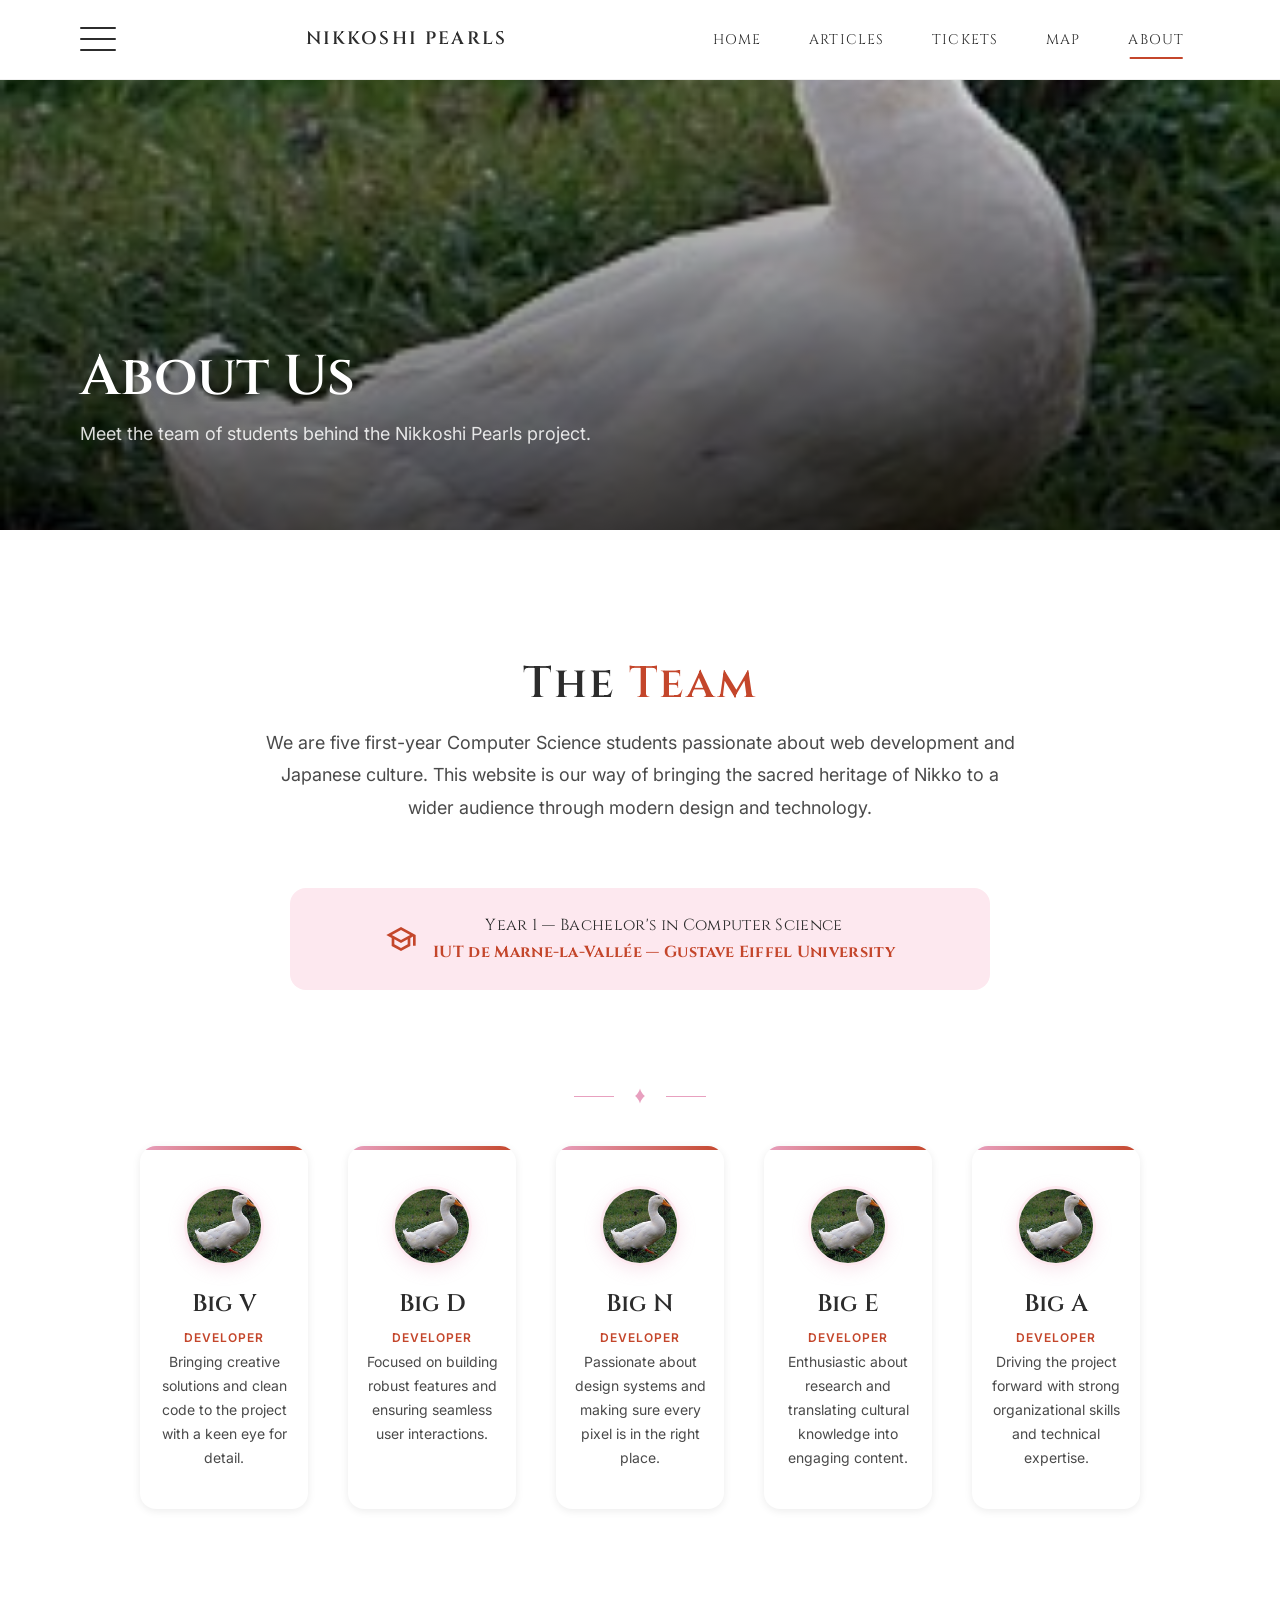
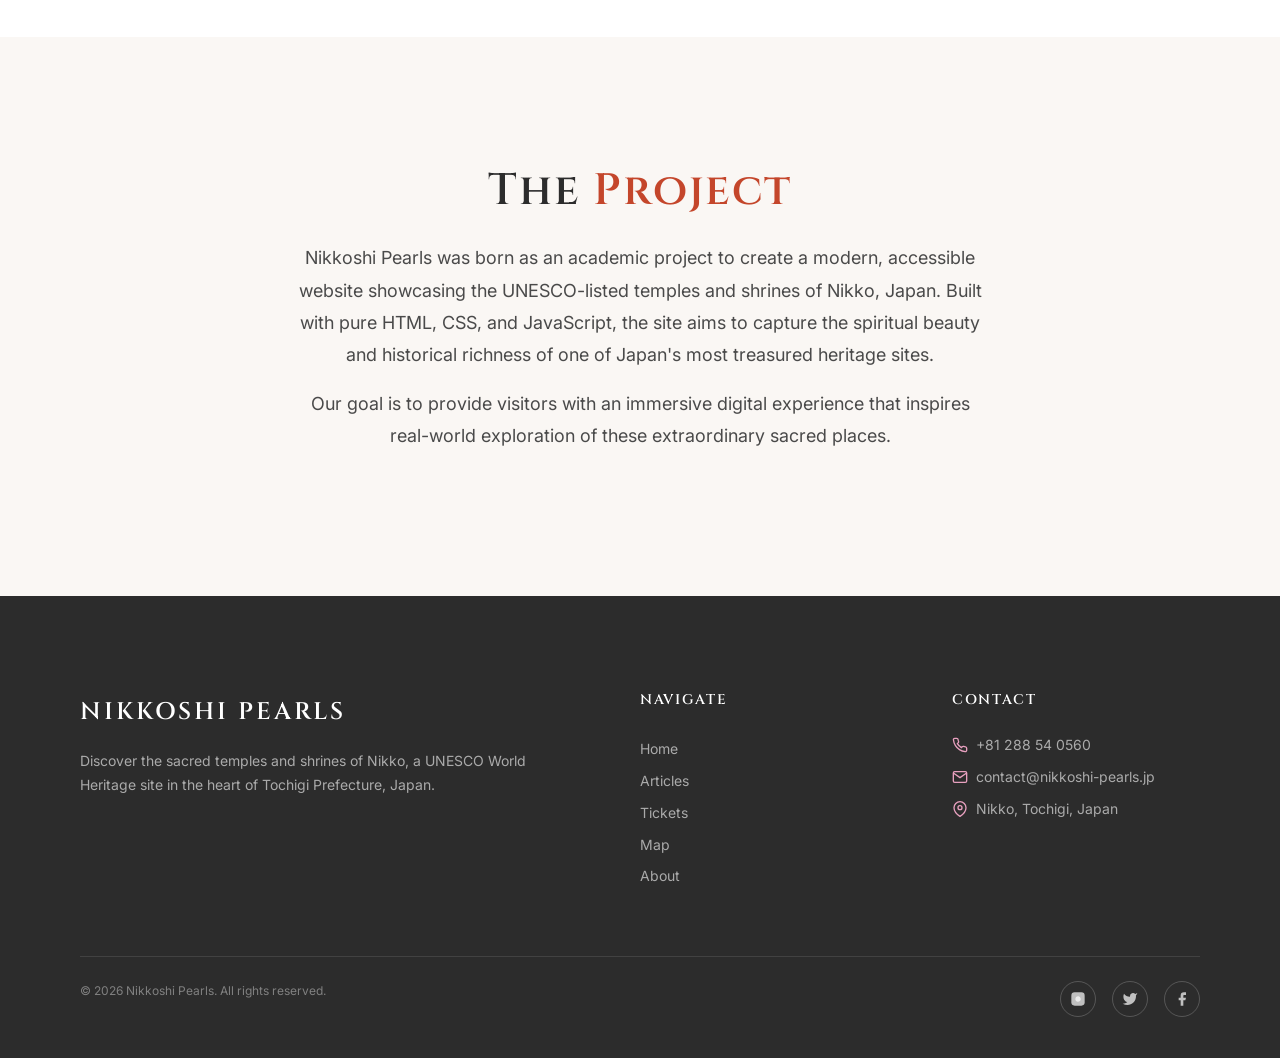
==== about.html @ 790fd862 "Add temple and tickets pages with responsive design and structured content" ====
<!DOCTYPE html>
<!-- Nikkoshi Pearls | About Us -->
<html lang="en">
<head>
    <meta charset="UTF-8">
    <meta name="viewport" content="width=device-width, initial-scale=1.0">
    <meta name="description" content="Meet the team behind Nikkoshi Pearls — five Computer Science students from Gustave Eiffel University bringing Nikko's heritage online.">
    <link rel="preconnect" href="https://fonts.googleapis.com">
    <link rel="preconnect" href="https://fonts.gstatic.com" crossorigin>
    <link href="https://fonts.googleapis.com/css2?family=Cinzel:wght@400;500;600;700&family=Inter:wght@300;400;500;600&display=swap" rel="stylesheet">
    <link rel="stylesheet" type="text/css" href="ressources/static/css/base.css">
    <link rel="stylesheet" type="text/css" href="ressources/static/css/about.css">
    <title>About Us — Nikkoshi Pearls</title>
</head>
<body>
    <!-- HEADER -->
    <header class="site-header" id="site-header">
        <div class="header-inner">
            <button class="burger-btn" id="burger-btn" aria-label="Toggle menu">
                <span></span><span></span><span></span>
            </button>
            <a href="index.html" class="site-logo">
                <span class="site-logo-text">Nikkoshi Pearls</span>
            </a>
            <nav class="header-nav">
                <a href="index.html">Home</a>
                <a href="articles.html">Articles</a>
                <a href="tickets.html">Tickets</a>
                <a href="map.html">Map</a>
                <a href="about.html" class="active">About</a>
            </nav>
        </div>
    </header>

    <!-- DROPDOWN MENU -->
    <div class="overlay-scrim" id="overlay-scrim"></div>
    <div class="overlay-menu" id="overlay-menu">
        <nav class="overlay-nav">
            <a href="index.html">Home</a>
            <a href="articles.html">Articles</a>
            <a href="tickets.html">Tickets</a>
            <a href="map.html">Map</a>
            <a href="about.html">About</a>
            <div class="overlay-divider"></div>
            <a href="temple.html?id=toshogu">Nikko Tosho-gu</a>
            <a href="temple.html?id=rinnoji">Rinno-ji Temple</a>
            <a href="temple.html?id=futarasan">Futarasan Shrine</a>
        </nav>
    </div>

    <!-- PAGE HERO -->
    <section class="page-hero">
        <img src="ressources/static/img/placeholder_img.jpg" alt="Team collaboration">
        <div class="page-hero-overlay"></div>
        <div class="page-hero-content">
            <h1>About Us</h1>
            <p>Meet the team of students behind the Nikkoshi Pearls project.</p>
        </div>
    </section>

    <main>
        <!-- ABOUT INTRO -->
        <section class="section-padding">
            <div class="container">
                <div class="about-intro reveal">
                    <h2>The <span class="text-accent">Team</span></h2>
                    <p>We are five first-year Computer Science students passionate about web development and Japanese culture. This website is our way of bringing the sacred heritage of Nikko to a wider audience through modern design and technology.</p>
                </div>

                <!-- UNIVERSITY BADGE -->
                <div class="university-badge reveal">
                    <svg viewBox="0 0 24 24"><path d="M12 3L1 9l4 2.18v6L12 21l7-3.82v-6l2-1.09V17h2V9L12 3zm6.82 6L12 12.72 5.18 9 12 5.28 18.82 9zM17 15.99l-5 2.73-5-2.73v-3.72L12 15l5-2.73v3.72z"/></svg>
                    <p>Year 1 — Bachelor's in Computer Science<br><strong>IUT de Marne-la-Vallée — Gustave Eiffel University</strong></p>
                </div>

                <div class="section-divider">
                    <svg viewBox="0 0 24 24"><path d="M12 3c-1.5 6-6 9-6 9s4.5 3 6 9c1.5-6 6-9 6-9s-4.5-3-6-9z"/></svg>
                </div>

                <!-- TEAM GRID -->
                <div class="team-grid">
                    <div class="team-card reveal delay-1">
                        <div class="team-card-avatar">
                            <img src="ressources/static/img/placeholder_img.jpg" alt="Big V">
                        </div>
                        <h3 class="team-card-name">Big V</h3>
                        <span class="team-card-role">Developer</span>
                        <p>Bringing creative solutions and clean code to the project with a keen eye for detail.</p>
                    </div>

                    <div class="team-card reveal delay-2">
                        <div class="team-card-avatar">
                            <img src="ressources/static/img/placeholder_img.jpg" alt="Big D">
                        </div>
                        <h3 class="team-card-name">Big D</h3>
                        <span class="team-card-role">Developer</span>
                        <p>Focused on building robust features and ensuring seamless user interactions.</p>
                    </div>

                    <div class="team-card reveal delay-3">
                        <div class="team-card-avatar">
                            <img src="ressources/static/img/placeholder_img.jpg" alt="Big N">
                        </div>
                        <h3 class="team-card-name">Big N</h3>
                        <span class="team-card-role">Developer</span>
                        <p>Passionate about design systems and making sure every pixel is in the right place.</p>
                    </div>

                    <div class="team-card reveal delay-4">
                        <div class="team-card-avatar">
                            <img src="ressources/static/img/placeholder_img.jpg" alt="Big E">
                        </div>
                        <h3 class="team-card-name">Big E</h3>
                        <span class="team-card-role">Developer</span>
                        <p>Enthusiastic about research and translating cultural knowledge into engaging content.</p>
                    </div>

                    <div class="team-card reveal delay-1">
                        <div class="team-card-avatar">
                            <img src="ressources/static/img/placeholder_img.jpg" alt="Big A">
                        </div>
                        <h3 class="team-card-name">Big A</h3>
                        <span class="team-card-role">Developer</span>
                        <p>Driving the project forward with strong organizational skills and technical expertise.</p>
                    </div>
                </div>
            </div>
        </section>

        <!-- PROJECT SECTION -->
        <section class="project-section section-padding">
            <div class="container">
                <div class="project-content reveal">
                    <h2>The <span class="text-accent">Project</span></h2>
                    <p>Nikkoshi Pearls was born as an academic project to create a modern, accessible website showcasing the UNESCO-listed temples and shrines of Nikko, Japan. Built with pure HTML, CSS, and JavaScript, the site aims to capture the spiritual beauty and historical richness of one of Japan's most treasured heritage sites.</p>
                    <p>Our goal is to provide visitors with an immersive digital experience that inspires real-world exploration of these extraordinary sacred places.</p>
                </div>
            </div>
        </section>
    </main>

    <!-- FOOTER -->
    <footer class="site-footer">
        <div class="container">
            <div class="footer-grid">
                <div class="footer-brand">
                    <span class="site-logo-text">Nikkoshi Pearls</span>
                    <p>Discover the sacred temples and shrines of Nikko, a UNESCO World Heritage site in the heart of Tochigi Prefecture, Japan.</p>
                </div>
                <div>
                    <h4 class="footer-heading">Navigate</h4>
                    <div class="footer-links">
                        <a href="index.html">Home</a>
                        <a href="articles.html">Articles</a>
                        <a href="tickets.html">Tickets</a>
                        <a href="map.html">Map</a>
                        <a href="about.html">About</a>
                    </div>
                </div>
                <div>
                    <h4 class="footer-heading">Contact</h4>
                    <div class="footer-contact-item">
                        <svg viewBox="0 0 24 24"><path d="M22 16.92v3a2 2 0 0 1-2.18 2 19.79 19.79 0 0 1-8.63-3.07 19.5 19.5 0 0 1-6-6 19.79 19.79 0 0 1-3.07-8.67A2 2 0 0 1 4.11 2h3a2 2 0 0 1 2 1.72c.127.96.361 1.903.7 2.81a2 2 0 0 1-.45 2.11L8.09 9.91a16 16 0 0 0 6 6l1.27-1.27a2 2 0 0 1 2.11-.45c.907.339 1.85.573 2.81.7A2 2 0 0 1 22 16.92z"/></svg>
                        <span>+81 288 54 0560</span>
                    </div>
                    <div class="footer-contact-item">
                        <svg viewBox="0 0 24 24"><path d="M4 4h16c1.1 0 2 .9 2 2v12c0 1.1-.9 2-2 2H4c-1.1 0-2-.9-2-2V6c0-1.1.9-2 2-2z"/><polyline points="22,6 12,13 2,6"/></svg>
                        <span>contact@nikkoshi-pearls.jp</span>
                    </div>
                    <div class="footer-contact-item">
                        <svg viewBox="0 0 24 24"><path d="M21 10c0 7-9 13-9 13s-9-6-9-13a9 9 0 0 1 18 0z"/><circle cx="12" cy="10" r="3"/></svg>
                        <span>Nikko, Tochigi, Japan</span>
                    </div>
                </div>
            </div>
            <div class="footer-bottom">
                <p>&copy; 2026 Nikkoshi Pearls. All rights reserved.</p>
                <div class="footer-socials">
                    <a href="#" aria-label="Instagram"><svg viewBox="0 0 24 24"><rect x="2" y="2" width="20" height="20" rx="5" ry="5"/><path d="M16 11.37A4 4 0 1112.63 8 4 4 0 0116 11.37z"/><line x1="17.5" y1="6.5" x2="17.51" y2="6.5"/></svg></a>
                    <a href="#" aria-label="Twitter"><svg viewBox="0 0 24 24"><path d="M23 3a10.9 10.9 0 01-3.14 1.53 4.48 4.48 0 00-7.86 3v1A10.66 10.66 0 013 4s-4 9 5 13a11.64 11.64 0 01-7 2c9 5 20 0 20-11.5a4.5 4.5 0 00-.08-.83A7.72 7.72 0 0023 3z"/></svg></a>
                    <a href="#" aria-label="Facebook"><svg viewBox="0 0 24 24"><path d="M18 2h-3a5 5 0 00-5 5v3H7v4h3v8h4v-8h3l1-4h-4V7a1 1 0 011-1h3z"/></svg></a>
                </div>
            </div>
        </div>
    </footer>

    <script src="ressources/script/main.js"></script>
</body>
</html>
---- ressources/static/css/base.css ----
/* ============================================
   NIKKOSHI PEARLS — Base Styles
   Shared across all pages
   ============================================ */

/* --- Google Fonts loaded in HTML --- */

/* ===================== CSS VARIABLES ===================== */
:root {
    /* Colors */
    --color-white: #FFFFFF;
    --color-snow: #FAF7F4;
    --color-charcoal: #2C2C2C;
    --color-charcoal-light: #4A4A4A;
    --color-vermillion: #C4462B;
    --color-vermillion-dark: #A33822;
    --color-sakura: #E8A0BF;
    --color-sakura-light: #FDE8EF;
    --color-gold: #C9A84C;
    --color-gold-light: #E8D9A0;
    --color-overlay: rgba(44, 44, 44, 0.7);
    --color-overlay-light: rgba(44, 44, 44, 0.4);

    /* Typography */
    --font-display: 'Cinzel', serif;
    --font-body: 'Inter', sans-serif;
    --font-size-xs: 0.75rem;
    --font-size-sm: 0.875rem;
    --font-size-base: 1rem;
    --font-size-md: 1.125rem;
    --font-size-lg: 1.5rem;
    --font-size-xl: 2rem;
    --font-size-2xl: 2.75rem;
    --font-size-3xl: 3.5rem;
    --font-size-hero: 4.5rem;

    /* Spacing */
    --space-xs: 0.5rem;
    --space-sm: 1rem;
    --space-md: 1.5rem;
    --space-lg: 2.5rem;
    --space-xl: 4rem;
    --space-2xl: 6rem;
    --space-3xl: 8rem;

    /* Layout */
    --max-width: 1200px;
    --header-height: 80px;
    --header-height-compact: 60px;

    /* Transitions */
    --transition-fast: 0.2s ease;
    --transition-base: 0.4s ease;
    --transition-slow: 0.7s ease;
    --transition-slider: 1s ease-in-out;

    /* Shadows */
    --shadow-sm: 0 2px 8px rgba(0, 0, 0, 0.08);
    --shadow-md: 0 4px 20px rgba(0, 0, 0, 0.12);
    --shadow-lg: 0 8px 40px rgba(0, 0, 0, 0.16);
    --shadow-card: 0 2px 16px rgba(196, 70, 43, 0.08);

    /* Border Radius */
    --radius-sm: 4px;
    --radius-md: 8px;
    --radius-lg: 16px;
    --radius-xl: 24px;
}

/* ===================== RESET ===================== */
*,
*::before,
*::after {
    margin: 0;
    padding: 0;
    box-sizing: border-box;
}

html {
    scroll-behavior: smooth;
    font-size: 16px;
    -webkit-font-smoothing: antialiased;
    -moz-osx-font-smoothing: grayscale;
}

body {
    font-family: var(--font-body);
    font-size: var(--font-size-base);
    color: var(--color-charcoal);
    background-color: var(--color-white);
    line-height: 1.7;
    overflow-x: hidden;
}

body.menu-open {
    overflow: hidden;
}

img {
    max-width: 100%;
    height: auto;
    display: block;
}

a {
    text-decoration: none;
    color: inherit;
    transition: color var(--transition-fast);
}

a:hover {
    color: var(--color-vermillion);
}

ul,
ol {
    list-style: none;
}

button {
    border: none;
    background: none;
    cursor: pointer;
    font-family: inherit;
}

/* ===================== TYPOGRAPHY ===================== */
h1,
h2,
h3,
h4,
h5,
h6 {
    font-family: var(--font-display);
    font-weight: 600;
    line-height: 1.2;
    color: var(--color-charcoal);
}

h1 {
    font-size: var(--font-size-hero);
}

h2 {
    font-size: var(--font-size-2xl);
    letter-spacing: 0.04em;
}

h3 {
    font-size: var(--font-size-xl);
}

h4 {
    font-size: var(--font-size-lg);
}

p {
    margin-bottom: var(--space-sm);
    color: var(--color-charcoal-light);
}

.text-accent {
    color: var(--color-vermillion);
}

.text-gold {
    color: var(--color-gold);
}

/* ===================== UTILITIES ===================== */
.container {
    width: 100%;
    max-width: var(--max-width);
    margin: 0 auto;
    padding: 0 var(--space-lg);
}

.section-padding {
    padding: var(--space-3xl) 0;
}

.section-padding-sm {
    padding: var(--space-xl) 0;
}

/* ===================== ANIMATIONS ===================== */
@keyframes fadeIn {
    from {
        opacity: 0;
    }

    to {
        opacity: 1;
    }
}

@keyframes slideUp {
    from {
        opacity: 0;
        transform: translateY(40px);
    }

    to {
        opacity: 1;
        transform: translateY(0);
    }
}

@keyframes slideInLeft {
    from {
        opacity: 0;
        transform: translateX(-40px);
    }

    to {
        opacity: 1;
        transform: translateX(0);
    }
}

@keyframes slideInRight {
    from {
        opacity: 0;
        transform: translateX(40px);
    }

    to {
        opacity: 1;
        transform: translateX(0);
    }
}

@keyframes scaleIn {
    from {
        opacity: 0;
        transform: scale(0.95);
    }

    to {
        opacity: 1;
        transform: scale(1);
    }
}

@keyframes float {

    0%,
    100% {
        transform: translateY(0);
    }

    50% {
        transform: translateY(-8px);
    }
}

@keyframes shimmer {
    0% {
        background-position: -200% 0;
    }

    100% {
        background-position: 200% 0;
    }
}

/* Scroll-reveal classes */
.reveal {
    opacity: 0;
    transform: translateY(30px);
    transition: opacity var(--transition-slow), transform var(--transition-slow);
}

.reveal.revealed {
    opacity: 1;
    transform: translateY(0);
}

.reveal-left {
    opacity: 0;
    transform: translateX(-30px);
    transition: opacity var(--transition-slow), transform var(--transition-slow);
}

.reveal-left.revealed {
    opacity: 1;
    transform: translateX(0);
}

.reveal-right {
    opacity: 0;
    transform: translateX(30px);
    transition: opacity var(--transition-slow), transform var(--transition-slow);
}

.reveal-right.revealed {
    opacity: 1;
    transform: translateX(0);
}

.reveal-scale {
    opacity: 0;
    transform: scale(0.92);
    transition: opacity var(--transition-slow), transform var(--transition-slow);
}

.reveal-scale.revealed {
    opacity: 1;
    transform: scale(1);
}

/* Staggered delays */
.delay-1 {
    transition-delay: 0.1s;
}

.delay-2 {
    transition-delay: 0.2s;
}

.delay-3 {
    transition-delay: 0.3s;
}

.delay-4 {
    transition-delay: 0.4s;
}

/* ===================== HEADER ===================== */
.site-header {
    position: fixed;
    top: 0;
    left: 0;
    width: 100%;
    height: var(--header-height);
    z-index: 1000;
    background: rgba(255, 255, 255, 0.95);
    backdrop-filter: blur(12px);
    -webkit-backdrop-filter: blur(12px);
    border-bottom: 1px solid rgba(0, 0, 0, 0.06);
    transition: all var(--transition-base);
    display: flex;
    align-items: center;
}

.site-header.compact {
    height: var(--header-height-compact);
    box-shadow: var(--shadow-sm);
}

.header-inner {
    display: flex;
    align-items: center;
    justify-content: space-between;
    width: 100%;
    max-width: var(--max-width);
    margin: 0 auto;
    padding: 0 var(--space-lg);
}

/* Burger Button */
.burger-btn {
    width: 36px;
    height: 24px;
    position: relative;
    z-index: 1100;
    display: flex;
    flex-direction: column;
    justify-content: space-between;
}

.burger-btn span {
    display: block;
    width: 100%;
    height: 2px;
    background: var(--color-charcoal);
    border-radius: 2px;
    transition: all var(--transition-base);
    transform-origin: center;
}

.burger-btn.active span:nth-child(1) {
    transform: translateY(11px) rotate(45deg);
}

.burger-btn.active span:nth-child(2) {
    opacity: 0;
    transform: scaleX(0);
}

.burger-btn.active span:nth-child(3) {
    transform: translateY(-11px) rotate(-45deg);
}

/* Logo */
.site-logo {
    display: flex;
    align-items: center;
    gap: var(--space-sm);
    text-decoration: none;
}

.site-logo img {
    height: 40px;
    width: auto;
}

.site-logo-text {
    font-family: var(--font-display);
    font-size: var(--font-size-md);
    font-weight: 600;
    letter-spacing: 0.12em;
    text-transform: uppercase;
    color: var(--color-charcoal);
}

.compact .site-logo img {
    height: 32px;
}

/* Header nav links (desktop) */
.header-nav {
    display: none;
}

.header-nav a {
    font-family: var(--font-display);
    font-size: var(--font-size-sm);
    letter-spacing: 0.08em;
    text-transform: uppercase;
    padding: var(--space-xs) var(--space-sm);
    position: relative;
}

.header-nav a::after {
    content: '';
    position: absolute;
    bottom: 0;
    left: 50%;
    transform: translateX(-50%);
    width: 0;
    height: 2px;
    background: var(--color-vermillion);
    transition: width var(--transition-base);
}

.header-nav a:hover::after,
.header-nav a.active::after {
    width: 60%;
}

/* ===================== DROPDOWN MENU (Glassmorphic) ===================== */
.overlay-menu {
    position: fixed;
    top: var(--header-height);
    left: var(--space-lg);
    right: auto;
    width: 320px;
    max-height: calc(100vh - var(--header-height) - 2rem);
    overflow-y: auto;
    background: rgba(255, 255, 255, 0.55);
    backdrop-filter: blur(24px) saturate(1.4);
    -webkit-backdrop-filter: blur(24px) saturate(1.4);
    border: 1px solid rgba(255, 255, 255, 0.5);
    border-radius: var(--radius-xl);
    box-shadow: 0 8px 40px rgba(0, 0, 0, 0.12), 0 0 0 1px rgba(255, 255, 255, 0.3) inset;
    z-index: 1050;
    padding: var(--space-md) var(--space-lg);
    opacity: 0;
    visibility: hidden;
    transform: translateY(-12px) scale(0.97);
    transform-origin: top left;
    transition: opacity 0.3s ease, visibility 0.3s ease, transform 0.3s cubic-bezier(0.34, 1.56, 0.64, 1);
}

.compact~.overlay-menu,
.site-header.compact~.overlay-menu {
    top: var(--header-height-compact);
}

.overlay-menu.active {
    opacity: 1;
    visibility: visible;
    transform: translateY(0) scale(1);
}

/* Scrim behind dropdown */
.overlay-scrim {
    position: fixed;
    top: 0;
    left: 0;
    width: 100%;
    height: 100%;
    z-index: 1040;
    background: rgba(0, 0, 0, 0.08);
    opacity: 0;
    visibility: hidden;
    transition: opacity 0.3s ease, visibility 0.3s ease;
}

.overlay-scrim.active {
    opacity: 1;
    visibility: visible;
}

.overlay-nav {
    display: flex;
    flex-direction: column;
    gap: 2px;
}

.overlay-nav a {
    font-family: var(--font-display);
    font-size: var(--font-size-base);
    font-weight: 500;
    letter-spacing: 0.06em;
    text-transform: uppercase;
    color: var(--color-charcoal);
    padding: 10px 14px;
    border-radius: var(--radius-md);
    display: block;
    transform: translateY(8px);
    opacity: 0;
    transition: transform 0.3s ease, opacity 0.3s ease, background 0.2s ease, color 0.2s ease;
}

.overlay-menu.active .overlay-nav a {
    transform: translateY(0);
    opacity: 1;
}

.overlay-nav a:nth-child(1) {
    transition-delay: 0.04s;
}

.overlay-nav a:nth-child(2) {
    transition-delay: 0.08s;
}

.overlay-nav a:nth-child(3) {
    transition-delay: 0.12s;
}

.overlay-nav a:nth-child(4) {
    transition-delay: 0.16s;
}

.overlay-nav a:nth-child(5) {
    transition-delay: 0.2s;
}

.overlay-nav a:nth-child(6) {
    transition-delay: 0.24s;
}

.overlay-nav a:nth-child(7) {
    transition-delay: 0.28s;
}

.overlay-nav a:hover {
    background: rgba(196, 70, 43, 0.08);
    color: var(--color-vermillion);
}

.overlay-divider {
    width: 100%;
    height: 1px;
    background: linear-gradient(to left, transparent, var(--color-sakura), transparent);
    margin: var(--space-xs) 0;
}

.overlay-contact {
    margin-top: var(--space-xs);
    padding-top: var(--space-xs);
    text-align: center;
}

.overlay-contact p {
    font-size: var(--font-size-xs);
    color: var(--color-charcoal-light);
    margin-bottom: 2px;
}

/* ===================== FOOTER ===================== */
.site-footer {
    background: var(--color-charcoal);
    color: rgba(255, 255, 255, 0.7);
    padding: var(--space-2xl) 0 var(--space-lg);
}

.footer-grid {
    display: grid;
    grid-template-columns: 1fr;
    gap: var(--space-xl);
    margin-bottom: var(--space-xl);
}

.footer-brand .site-logo-text {
    color: var(--color-white);
    font-size: var(--font-size-lg);
    margin-bottom: var(--space-sm);
    display: block;
}

.footer-brand p {
    color: rgba(255, 255, 255, 0.6);
    font-size: var(--font-size-sm);
    line-height: 1.7;
}

.footer-heading {
    font-family: var(--font-display);
    font-size: var(--font-size-sm);
    color: var(--color-white);
    text-transform: uppercase;
    letter-spacing: 0.12em;
    margin-bottom: var(--space-md);
}

.footer-links a {
    display: block;
    font-size: var(--font-size-sm);
    color: rgba(255, 255, 255, 0.6);
    padding: 4px 0;
    transition: color var(--transition-fast), padding-left var(--transition-fast);
}

.footer-links a:hover {
    color: var(--color-sakura);
    padding-left: 6px;
}

.footer-contact-item {
    display: flex;
    align-items: center;
    gap: var(--space-xs);
    margin-bottom: var(--space-xs);
    font-size: var(--font-size-sm);
    color: rgba(255, 255, 255, 0.6);
}

.footer-contact-item svg {
    width: 16px;
    height: 16px;
    stroke: var(--color-sakura);
    fill: none;
    stroke-width: 2;
    flex-shrink: 0;
}

.footer-bottom {
    border-top: 1px solid rgba(255, 255, 255, 0.1);
    padding-top: var(--space-md);
    display: flex;
    flex-direction: column;
    align-items: center;
    gap: var(--space-sm);
    text-align: center;
}

.footer-bottom p {
    font-size: var(--font-size-xs);
    color: rgba(255, 255, 255, 0.4);
}

.footer-socials {
    display: flex;
    gap: var(--space-sm);
}

.footer-socials a {
    width: 36px;
    height: 36px;
    border-radius: 50%;
    border: 1px solid rgba(255, 255, 255, 0.2);
    display: flex;
    align-items: center;
    justify-content: center;
    transition: all var(--transition-fast);
}

.footer-socials a:hover {
    background: var(--color-vermillion);
    border-color: var(--color-vermillion);
}

.footer-socials a svg {
    width: 16px;
    height: 16px;
    fill: rgba(255, 255, 255, 0.7);
}

.footer-socials a:hover svg {
    fill: var(--color-white);
}

/* ===================== BUTTONS ===================== */
.btn {
    display: inline-flex;
    align-items: center;
    gap: var(--space-xs);
    padding: 12px 28px;
    font-family: var(--font-display);
    font-size: var(--font-size-sm);
    letter-spacing: 0.08em;
    text-transform: uppercase;
    border-radius: var(--radius-sm);
    transition: all var(--transition-base);
    cursor: pointer;
    text-decoration: none;
}

.btn-primary {
    background: var(--color-vermillion);
    color: var(--color-white);
}

.btn-primary:hover {
    background: var(--color-vermillion-dark);
    color: var(--color-white);
    transform: translateY(-2px);
    box-shadow: 0 4px 16px rgba(196, 70, 43, 0.3);
}

.btn-outline {
    background: transparent;
    color: var(--color-vermillion);
    border: 1.5px solid var(--color-vermillion);
}

.btn-outline:hover {
    background: var(--color-vermillion);
    color: var(--color-white);
    transform: translateY(-2px);
}

/* ===================== PAGE HERO (Inner Pages) ===================== */
.page-hero {
    position: relative;
    height: 50vh;
    min-height: 350px;
    margin-top: var(--header-height);
    overflow: hidden;
    display: flex;
    align-items: flex-end;
}

.page-hero img {
    position: absolute;
    top: 0;
    left: 0;
    width: 100%;
    height: 100%;
    object-fit: cover;
}

.page-hero-overlay {
    position: absolute;
    top: 0;
    left: 0;
    width: 100%;
    height: 100%;
    background: linear-gradient(to top, rgba(0, 0, 0, 0.65) 0%, rgba(0, 0, 0, 0.15) 100%);
}

.page-hero-content {
    position: relative;
    z-index: 1;
    padding: var(--space-xl) var(--space-lg);
    width: 100%;
    max-width: var(--max-width);
    margin: 0 auto;
}

.page-hero-content h1 {
    color: var(--color-white);
    font-size: var(--font-size-3xl);
    margin-bottom: var(--space-xs);
    text-shadow: 0 2px 16px rgba(0, 0, 0, 0.2);
}

.page-hero-content p {
    color: rgba(255, 255, 255, 0.85);
    font-size: var(--font-size-md);
    max-width: 600px;
}

/* ===================== DECORATIVE ELEMENTS ===================== */
.section-divider {
    display: flex;
    align-items: center;
    justify-content: center;
    gap: var(--space-sm);
    margin: var(--space-lg) auto;
}

.section-divider::before,
.section-divider::after {
    content: '';
    width: 40px;
    height: 1px;
    background: var(--color-sakura);
}

.section-divider svg {
    width: 20px;
    height: 20px;
    fill: var(--color-sakura);
}

/* ===================== RESPONSIVE (Shared) ===================== */
@media (min-width: 768px) {
    .footer-grid {
        grid-template-columns: 2fr 1fr 1fr;
    }

    .footer-bottom {
        flex-direction: row;
        justify-content: space-between;
    }

    .header-nav {
        display: flex;
        gap: var(--space-sm);
    }
}

@media (max-width: 767px) {
    h1 {
        font-size: var(--font-size-2xl);
    }

    h2 {
        font-size: var(--font-size-xl);
    }

    .page-hero-content h1 {
        font-size: var(--font-size-xl);
    }
}
---- ressources/static/css/about.css ----
/* ============================================
   NIKKOSHI PEARLS — About Page Styles
   ============================================ */

/* ===================== ABOUT INTRO ===================== */
.about-intro {
    text-align: center;
    max-width: 750px;
    margin: 0 auto var(--space-xl);
}

.about-intro h2 {
    margin-bottom: var(--space-sm);
}

.about-intro p {
    font-size: var(--font-size-md);
    color: var(--color-charcoal-light);
    line-height: 1.8;
}

/* ===================== UNIVERSITY BADGE ===================== */
.university-badge {
    display: flex;
    align-items: center;
    justify-content: center;
    gap: var(--space-sm);
    padding: var(--space-md) var(--space-lg);
    background: var(--color-sakura-light);
    border-radius: var(--radius-lg);
    max-width: 700px;
    margin: 0 auto var(--space-2xl);
    text-align: center;
}

.university-badge svg {
    width: 32px;
    height: 32px;
    fill: var(--color-vermillion);
    flex-shrink: 0;
}

.university-badge p {
    font-family: var(--font-display);
    font-size: var(--font-size-base);
    color: var(--color-charcoal);
    margin-bottom: 0;
    letter-spacing: 0.02em;
}

.university-badge strong {
    color: var(--color-vermillion);
}

/* ===================== TEAM GRID ===================== */
.team-grid {
    display: grid;
    grid-template-columns: 1fr;
    gap: var(--space-lg);
    max-width: 1000px;
    margin: 0 auto;
}

.team-card {
    background: var(--color-white);
    border-radius: var(--radius-lg);
    overflow: hidden;
    box-shadow: var(--shadow-sm);
    transition: transform var(--transition-base), box-shadow var(--transition-base);
    text-align: center;
    padding: var(--space-xl) var(--space-md) var(--space-lg);
    position: relative;
}

.team-card::before {
    content: '';
    position: absolute;
    top: 0;
    left: 0;
    right: 0;
    height: 4px;
    background: linear-gradient(to right, var(--color-sakura), var(--color-vermillion));
}

.team-card:hover {
    transform: translateY(-6px);
    box-shadow: var(--shadow-lg);
}

.team-card-avatar {
    width: 100px;
    height: 100px;
    border-radius: 50%;
    overflow: hidden;
    margin: 0 auto var(--space-md);
    border: 3px solid var(--color-sakura-light);
    box-shadow: 0 4px 16px rgba(232, 160, 191, 0.25);
}

.team-card-avatar img {
    width: 100%;
    height: 100%;
    object-fit: cover;
}

.team-card-name {
    font-family: var(--font-display);
    font-size: var(--font-size-lg);
    color: var(--color-charcoal);
    margin-bottom: 4px;
}

.team-card-role {
    font-size: var(--font-size-xs);
    color: var(--color-vermillion);
    font-weight: 600;
    letter-spacing: 0.08em;
    text-transform: uppercase;
    margin-bottom: var(--space-sm);
}

.team-card p {
    font-size: var(--font-size-sm);
    color: var(--color-charcoal-light);
    line-height: 1.7;
}

/* ===================== PROJECT SECTION ===================== */
.project-section {
    background: var(--color-snow);
}

.project-content {
    text-align: center;
    max-width: 700px;
    margin: 0 auto;
}

.project-content h2 {
    margin-bottom: var(--space-md);
}

.project-content p {
    font-size: var(--font-size-md);
    line-height: 1.8;
    color: var(--color-charcoal-light);
}

/* ===================== RESPONSIVE (About) ===================== */
@media (min-width: 640px) {
    .team-grid {
        grid-template-columns: repeat(2, 1fr);
    }
}

@media (min-width: 900px) {
    .team-grid {
        grid-template-columns: repeat(3, 1fr);
    }
}

@media (min-width: 1100px) {
    .team-grid {
        grid-template-columns: repeat(5, 1fr);
    }

    .team-card {
        padding: var(--space-lg) var(--space-sm) var(--space-md);
    }

    .team-card-avatar {
        width: 80px;
        height: 80px;
    }
}
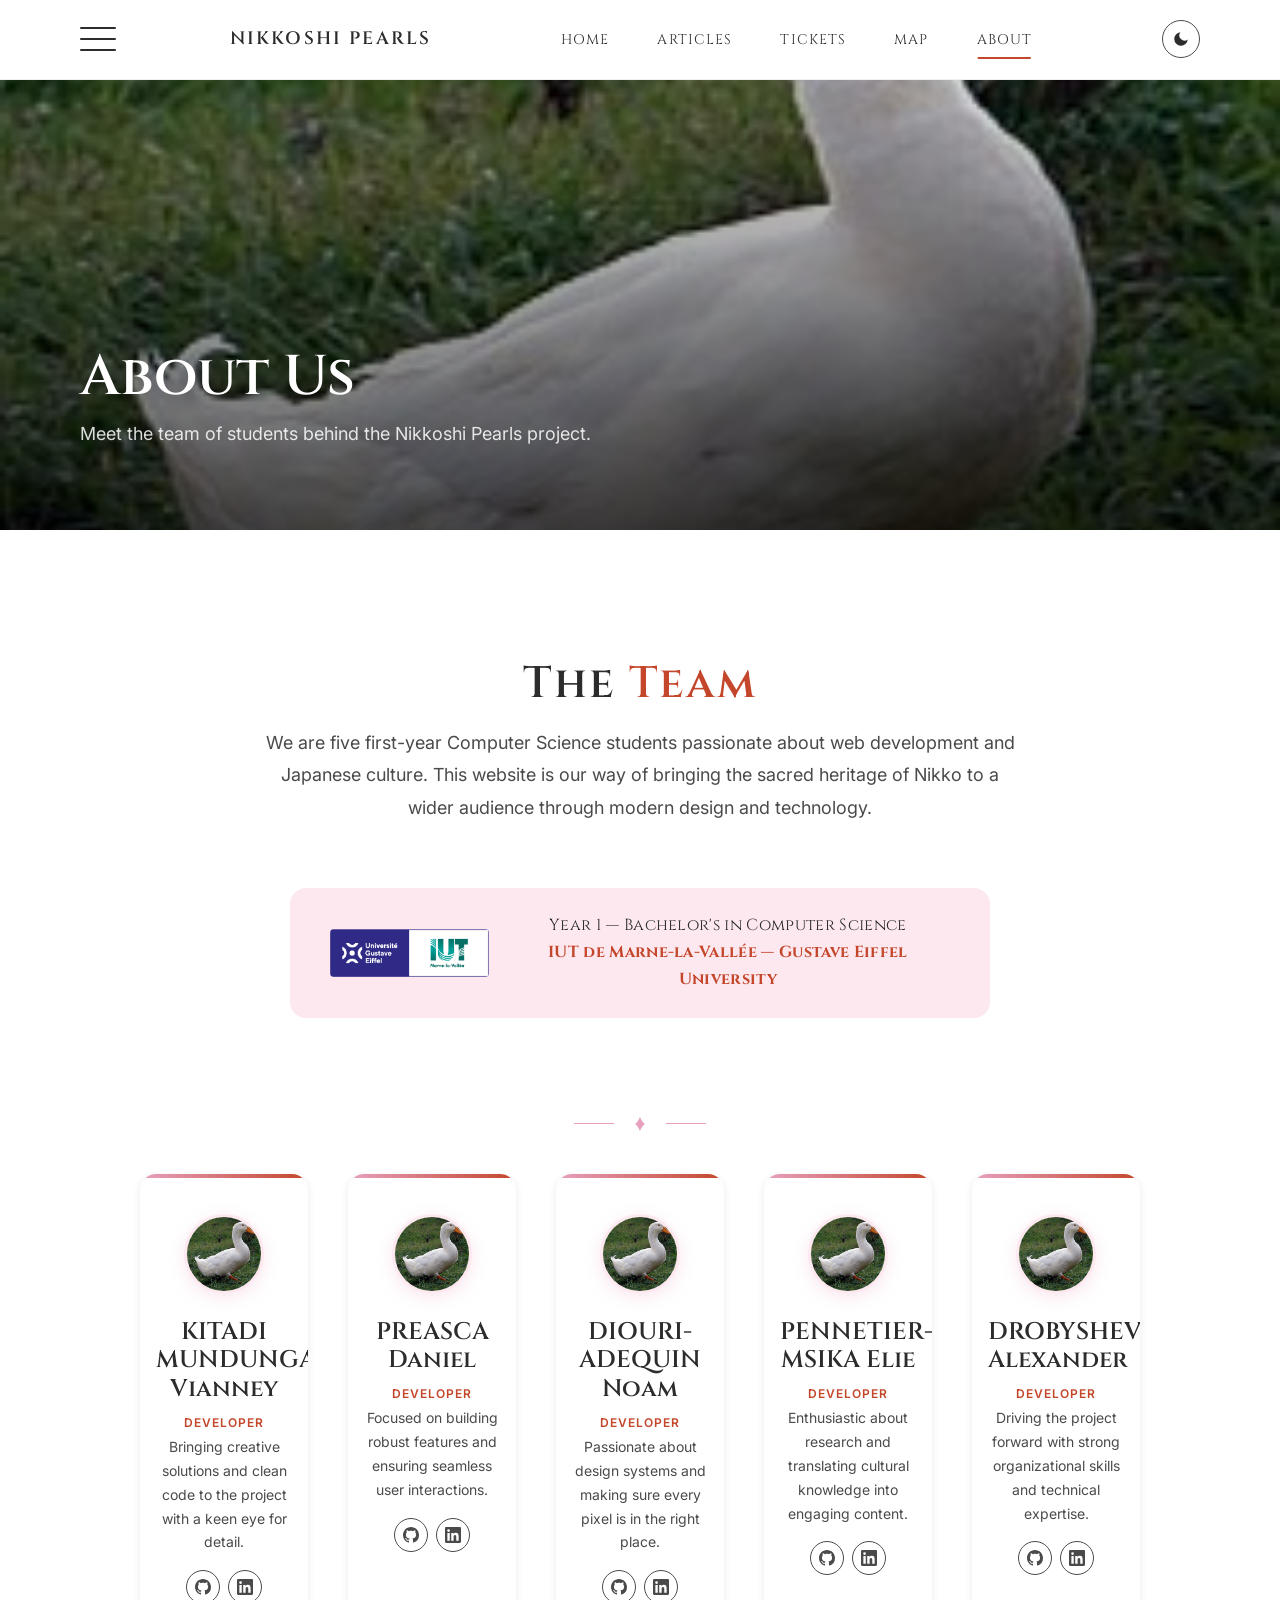
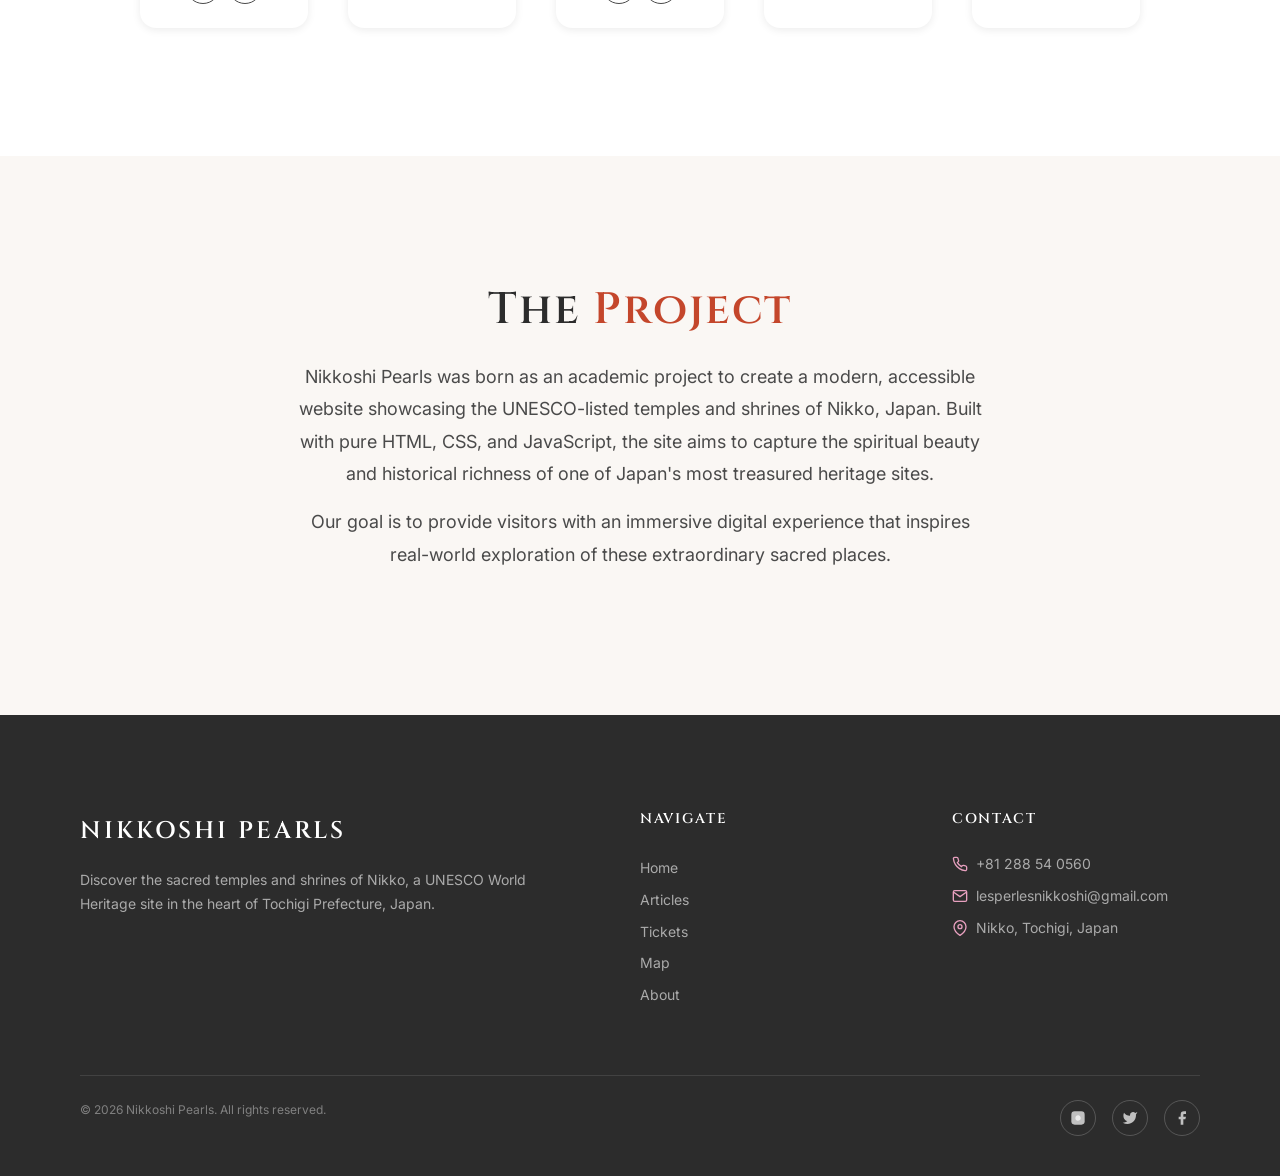
==== commit a2de432d: "Add dark mode toggle and update contact email; enhance map preview - Implemented a dark mode toggle " ====
--- a/about.html
+++ b/about.html
@@ -29,6 +29,11 @@
                 <a href="map.html">Map</a>
                 <a href="about.html" class="active">About</a>
             </nav>
+
+            <button class="theme-toggle" data-theme-toggler aria-label="Toggle dark mode">
+                <svg class="icon-moon" viewBox="0 0 24 24"><path d="M21 12.79A9 9 0 1111.21 3 7 7 0 0021 12.79z"/></svg>
+                <svg class="icon-sun" viewBox="0 0 24 24"><circle cx="12" cy="12" r="5"/><line x1="12" y1="1" x2="12" y2="3" stroke="currentColor" stroke-width="2" stroke-linecap="round"/><line x1="12" y1="21" x2="12" y2="23" stroke="currentColor" stroke-width="2" stroke-linecap="round"/><line x1="4.22" y1="4.22" x2="5.64" y2="5.64" stroke="currentColor" stroke-width="2" stroke-linecap="round"/><line x1="18.36" y1="18.36" x2="19.78" y2="19.78" stroke="currentColor" stroke-width="2" stroke-linecap="round"/><line x1="1" y1="12" x2="3" y2="12" stroke="currentColor" stroke-width="2" stroke-linecap="round"/><line x1="21" y1="12" x2="23" y2="12" stroke="currentColor" stroke-width="2" stroke-linecap="round"/><line x1="4.22" y1="19.78" x2="5.64" y2="18.36" stroke="currentColor" stroke-width="2" stroke-linecap="round"/><line x1="18.36" y1="5.64" x2="19.78" y2="4.22" stroke="currentColor" stroke-width="2" stroke-linecap="round"/></svg>
+            </button>
         </div>
     </header>
 
@@ -46,6 +51,10 @@
             <a href="temple.html?id=rinnoji">Rinno-ji Temple</a>
             <a href="temple.html?id=futarasan">Futarasan Shrine</a>
         </nav>
+        <div class="overlay-divider"></div>
+        <div class="overlay-map-preview">
+            <iframe src="https://www.google.com/maps/embed?pb=!1m18!1m12!1m3!1d3199.9!2d139.5988!3d36.7580!2m3!1f0!2f0!3f0!3m2!1i1024!2i768!4f13.1!3m3!1m2!1s0x601fa5d9a5c5f6d1%3A0xa7e7e3b7c7e2f44d!2sNikk%C5%8D%20Shrine%20Temples%20Cultural%20Property!5e0!3m2!1sen!2sjp" allowfullscreen="" loading="lazy" title="Nikko Temples Map"></iframe>
+        </div>
     </div>
 
     <!-- PAGE HERO -->
@@ -69,7 +78,7 @@
 
                 <!-- UNIVERSITY BADGE -->
                 <div class="university-badge reveal">
-                    <svg viewBox="0 0 24 24"><path d="M12 3L1 9l4 2.18v6L12 21l7-3.82v-6l2-1.09V17h2V9L12 3zm6.82 6L12 12.72 5.18 9 12 5.28 18.82 9zM17 15.99l-5 2.73-5-2.73v-3.72L12 15l5-2.73v3.72z"/></svg>
+                    <img src="ressources/static/img/IUT_mlv_icon.png" alt="IUT de Marne-la-Vallée — Gustave Eiffel University" class="university-badge-icon">
                     <p>Year 1 — Bachelor's in Computer Science<br><strong>IUT de Marne-la-Vallée — Gustave Eiffel University</strong></p>
                 </div>
 
@@ -81,47 +90,67 @@
                 <div class="team-grid">
                     <div class="team-card reveal delay-1">
                         <div class="team-card-avatar">
-                            <img src="ressources/static/img/placeholder_img.jpg" alt="Big V">
-                        </div>
-                        <h3 class="team-card-name">Big V</h3>
+                            <img src="ressources/static/img/placeholder_img.jpg" alt="Vianney KITADI MUNDUNGA">
+                        </div>
+                        <h3 class="team-card-name">KITADI MUNDUNGA Vianney</h3>
                         <span class="team-card-role">Developer</span>
                         <p>Bringing creative solutions and clean code to the project with a keen eye for detail.</p>
+                        <div class="team-card-socials">
+                            <a href="https://github.com/v-kmx" target="_blank" aria-label="GitHub"><svg viewBox="0 0 24 24"><path d="M12 0C5.37 0 0 5.37 0 12c0 5.31 3.435 9.795 8.205 11.385.6.105.825-.255.825-.57 0-.285-.015-1.23-.015-2.235-3.015.555-3.795-.735-4.035-1.41-.135-.345-.72-1.41-1.23-1.695-.42-.225-1.02-.78-.015-.795.945-.015 1.62.87 1.845 1.23 1.08 1.815 2.805 1.305 3.495.99.105-.78.42-1.305.765-1.605-2.67-.3-5.46-1.335-5.46-5.925 0-1.305.465-2.385 1.23-3.225-.12-.3-.54-1.53.12-3.18 0 0 1.005-.315 3.3 1.23.96-.27 1.98-.405 3-.405s2.04.135 3 .405c2.295-1.56 3.3-1.23 3.3-1.23.66 1.65.24 2.88.12 3.18.765.84 1.23 1.905 1.23 3.225 0 4.605-2.805 5.625-5.475 5.925.435.375.81 1.095.81 2.22 0 1.605-.015 2.895-.015 3.3 0 .315.225.69.825.57A12.02 12.02 0 0024 12c0-6.63-5.37-12-12-12z"/></svg></a>
+                            <a href="https://www.linkedin.com/in/vianney-kitadi-mundunga/" target="_blank" aria-label="LinkedIn"><svg viewBox="0 0 24 24"><path d="M20.447 20.452h-3.554v-5.569c0-1.328-.027-3.037-1.852-3.037-1.853 0-2.136 1.445-2.136 2.939v5.667H9.351V9h3.414v1.561h.046c.477-.9 1.637-1.85 3.37-1.85 3.601 0 4.267 2.37 4.267 5.455v6.286zM5.337 7.433a2.062 2.062 0 01-2.063-2.065 2.064 2.064 0 112.063 2.065zm1.782 13.019H3.555V9h3.564v11.452zM22.225 0H1.771C.792 0 0 .774 0 1.729v20.542C0 23.227.792 24 1.771 24h20.451C23.2 24 24 23.227 24 22.271V1.729C24 .774 23.2 0 22.222 0h.003z"/></svg></a>
+                        </div>
                     </div>
 
                     <div class="team-card reveal delay-2">
                         <div class="team-card-avatar">
-                            <img src="ressources/static/img/placeholder_img.jpg" alt="Big D">
-                        </div>
-                        <h3 class="team-card-name">Big D</h3>
+                            <img src="ressources/static/img/placeholder_img.jpg" alt="Daniel PREASCA">
+                        </div>
+                        <h3 class="team-card-name">PREASCA Daniel</h3>
                         <span class="team-card-role">Developer</span>
                         <p>Focused on building robust features and ensuring seamless user interactions.</p>
+                        <div class="team-card-socials">
+                            <a href="https://github.com/sorakou4" target="_blank" aria-label="GitHub"><svg viewBox="0 0 24 24"><path d="M12 0C5.37 0 0 5.37 0 12c0 5.31 3.435 9.795 8.205 11.385.6.105.825-.255.825-.57 0-.285-.015-1.23-.015-2.235-3.015.555-3.795-.735-4.035-1.41-.135-.345-.72-1.41-1.23-1.695-.42-.225-1.02-.78-.015-.795.945-.015 1.62.87 1.845 1.23 1.08 1.815 2.805 1.305 3.495.99.105-.78.42-1.305.765-1.605-2.67-.3-5.46-1.335-5.46-5.925 0-1.305.465-2.385 1.23-3.225-.12-.3-.54-1.53.12-3.18 0 0 1.005-.315 3.3 1.23.96-.27 1.98-.405 3-.405s2.04.135 3 .405c2.295-1.56 3.3-1.23 3.3-1.23.66 1.65.24 2.88.12 3.18.765.84 1.23 1.905 1.23 3.225 0 4.605-2.805 5.625-5.475 5.925.435.375.81 1.095.81 2.22 0 1.605-.015 2.895-.015 3.3 0 .315.225.69.825.57A12.02 12.02 0 0024 12c0-6.63-5.37-12-12-12z"/></svg></a>
+                            <a href="https://www.linkedin.com/in/daniel-preasca/" target="_blank" aria-label="LinkedIn"><svg viewBox="0 0 24 24"><path d="M20.447 20.452h-3.554v-5.569c0-1.328-.027-3.037-1.852-3.037-1.853 0-2.136 1.445-2.136 2.939v5.667H9.351V9h3.414v1.561h.046c.477-.9 1.637-1.85 3.37-1.85 3.601 0 4.267 2.37 4.267 5.455v6.286zM5.337 7.433a2.062 2.062 0 01-2.063-2.065 2.064 2.064 0 112.063 2.065zm1.782 13.019H3.555V9h3.564v11.452zM22.225 0H1.771C.792 0 0 .774 0 1.729v20.542C0 23.227.792 24 1.771 24h20.451C23.2 24 24 23.227 24 22.271V1.729C24 .774 23.2 0 22.222 0h.003z"/></svg></a>
+                        </div>
                     </div>
 
                     <div class="team-card reveal delay-3">
                         <div class="team-card-avatar">
-                            <img src="ressources/static/img/placeholder_img.jpg" alt="Big N">
-                        </div>
-                        <h3 class="team-card-name">Big N</h3>
+                            <img src="ressources/static/img/placeholder_img.jpg" alt="Noam DIOURI-ADEQUIN">
+                        </div>
+                        <h3 class="team-card-name">DIOURI-ADEQUIN Noam</h3>
                         <span class="team-card-role">Developer</span>
                         <p>Passionate about design systems and making sure every pixel is in the right place.</p>
+                        <div class="team-card-socials">
+                            <a href="https://github.com/noamdriaqn-commits" target="_blank" aria-label="GitHub"><svg viewBox="0 0 24 24"><path d="M12 0C5.37 0 0 5.37 0 12c0 5.31 3.435 9.795 8.205 11.385.6.105.825-.255.825-.57 0-.285-.015-1.23-.015-2.235-3.015.555-3.795-.735-4.035-1.41-.135-.345-.72-1.41-1.23-1.695-.42-.225-1.02-.78-.015-.795.945-.015 1.62.87 1.845 1.23 1.08 1.815 2.805 1.305 3.495.99.105-.78.42-1.305.765-1.605-2.67-.3-5.46-1.335-5.46-5.925 0-1.305.465-2.385 1.23-3.225-.12-.3-.54-1.53.12-3.18 0 0 1.005-.315 3.3 1.23.96-.27 1.98-.405 3-.405s2.04.135 3 .405c2.295-1.56 3.3-1.23 3.3-1.23.66 1.65.24 2.88.12 3.18.765.84 1.23 1.905 1.23 3.225 0 4.605-2.805 5.625-5.475 5.925.435.375.81 1.095.81 2.22 0 1.605-.015 2.895-.015 3.3 0 .315.225.69.825.57A12.02 12.02 0 0024 12c0-6.63-5.37-12-12-12z"/></svg></a>
+                            <a href="https://www.linkedin.com/in/noam-diouri-adequin/" target="_blank" aria-label="LinkedIn"><svg viewBox="0 0 24 24"><path d="M20.447 20.452h-3.554v-5.569c0-1.328-.027-3.037-1.852-3.037-1.853 0-2.136 1.445-2.136 2.939v5.667H9.351V9h3.414v1.561h.046c.477-.9 1.637-1.85 3.37-1.85 3.601 0 4.267 2.37 4.267 5.455v6.286zM5.337 7.433a2.062 2.062 0 01-2.063-2.065 2.064 2.064 0 112.063 2.065zm1.782 13.019H3.555V9h3.564v11.452zM22.225 0H1.771C.792 0 0 .774 0 1.729v20.542C0 23.227.792 24 1.771 24h20.451C23.2 24 24 23.227 24 22.271V1.729C24 .774 23.2 0 22.222 0h.003z"/></svg></a>
+                        </div>
                     </div>
 
                     <div class="team-card reveal delay-4">
                         <div class="team-card-avatar">
-                            <img src="ressources/static/img/placeholder_img.jpg" alt="Big E">
-                        </div>
-                        <h3 class="team-card-name">Big E</h3>
+                            <img src="ressources/static/img/placeholder_img.jpg" alt="Elie PENNETIER-MSIKA">
+                        </div>
+                        <h3 class="team-card-name">PENNETIER-MSIKA Elie</h3>
                         <span class="team-card-role">Developer</span>
                         <p>Enthusiastic about research and translating cultural knowledge into engaging content.</p>
+                        <div class="team-card-socials">
+                            <a href="https://github.com/eliepennetiermsika-bit" target="_blank" aria-label="GitHub"><svg viewBox="0 0 24 24"><path d="M12 0C5.37 0 0 5.37 0 12c0 5.31 3.435 9.795 8.205 11.385.6.105.825-.255.825-.57 0-.285-.015-1.23-.015-2.235-3.015.555-3.795-.735-4.035-1.41-.135-.345-.72-1.41-1.23-1.695-.42-.225-1.02-.78-.015-.795.945-.015 1.62.87 1.845 1.23 1.08 1.815 2.805 1.305 3.495.99.105-.78.42-1.305.765-1.605-2.67-.3-5.46-1.335-5.46-5.925 0-1.305.465-2.385 1.23-3.225-.12-.3-.54-1.53.12-3.18 0 0 1.005-.315 3.3 1.23.96-.27 1.98-.405 3-.405s2.04.135 3 .405c2.295-1.56 3.3-1.23 3.3-1.23.66 1.65.24 2.88.12 3.18.765.84 1.23 1.905 1.23 3.225 0 4.605-2.805 5.625-5.475 5.925.435.375.81 1.095.81 2.22 0 1.605-.015 2.895-.015 3.3 0 .315.225.69.825.57A12.02 12.02 0 0024 12c0-6.63-5.37-12-12-12z"/></svg></a>
+                            <a href="https://www.linkedin.com/in/eliepennetiermsika/" target="_blank" aria-label="LinkedIn"><svg viewBox="0 0 24 24"><path d="M20.447 20.452h-3.554v-5.569c0-1.328-.027-3.037-1.852-3.037-1.853 0-2.136 1.445-2.136 2.939v5.667H9.351V9h3.414v1.561h.046c.477-.9 1.637-1.85 3.37-1.85 3.601 0 4.267 2.37 4.267 5.455v6.286zM5.337 7.433a2.062 2.062 0 01-2.063-2.065 2.064 2.064 0 112.063 2.065zm1.782 13.019H3.555V9h3.564v11.452zM22.225 0H1.771C.792 0 0 .774 0 1.729v20.542C0 23.227.792 24 1.771 24h20.451C23.2 24 24 23.227 24 22.271V1.729C24 .774 23.2 0 22.222 0h.003z"/></svg></a>
+                        </div>
                     </div>
 
                     <div class="team-card reveal delay-1">
                         <div class="team-card-avatar">
-                            <img src="ressources/static/img/placeholder_img.jpg" alt="Big A">
-                        </div>
-                        <h3 class="team-card-name">Big A</h3>
+                            <img src="ressources/static/img/placeholder_img.jpg" alt="Alexander DROBYSHEVSKI">
+                        </div>
+                        <h3 class="team-card-name">DROBYSHEVSKI Alexander</h3>
                         <span class="team-card-role">Developer</span>
                         <p>Driving the project forward with strong organizational skills and technical expertise.</p>
+                        <div class="team-card-socials">
+                            <a href="https://github.com/Drobysz" target="_blank" aria-label="GitHub"><svg viewBox="0 0 24 24"><path d="M12 0C5.37 0 0 5.37 0 12c0 5.31 3.435 9.795 8.205 11.385.6.105.825-.255.825-.57 0-.285-.015-1.23-.015-2.235-3.015.555-3.795-.735-4.035-1.41-.135-.345-.72-1.41-1.23-1.695-.42-.225-1.02-.78-.015-.795.945-.015 1.62.87 1.845 1.23 1.08 1.815 2.805 1.305 3.495.99.105-.78.42-1.305.765-1.605-2.67-.3-5.46-1.335-5.46-5.925 0-1.305.465-2.385 1.23-3.225-.12-.3-.54-1.53.12-3.18 0 0 1.005-.315 3.3 1.23.96-.27 1.98-.405 3-.405s2.04.135 3 .405c2.295-1.56 3.3-1.23 3.3-1.23.66 1.65.24 2.88.12 3.18.765.84 1.23 1.905 1.23 3.225 0 4.605-2.805 5.625-5.475 5.925.435.375.81 1.095.81 2.22 0 1.605-.015 2.895-.015 3.3 0 .315.225.69.825.57A12.02 12.02 0 0024 12c0-6.63-5.37-12-12-12z"/></svg></a>
+                            <a href="https://www.linkedin.com/in/alex-drobysz/" target="_blank" aria-label="LinkedIn"><svg viewBox="0 0 24 24"><path d="M20.447 20.452h-3.554v-5.569c0-1.328-.027-3.037-1.852-3.037-1.853 0-2.136 1.445-2.136 2.939v5.667H9.351V9h3.414v1.561h.046c.477-.9 1.637-1.85 3.37-1.85 3.601 0 4.267 2.37 4.267 5.455v6.286zM5.337 7.433a2.062 2.062 0 01-2.063-2.065 2.064 2.064 0 112.063 2.065zm1.782 13.019H3.555V9h3.564v11.452zM22.225 0H1.771C.792 0 0 .774 0 1.729v20.542C0 23.227.792 24 1.771 24h20.451C23.2 24 24 23.227 24 22.271V1.729C24 .774 23.2 0 22.222 0h.003z"/></svg></a>
+                        </div>
                     </div>
                 </div>
             </div>
@@ -165,7 +194,7 @@
                     </div>
                     <div class="footer-contact-item">
                         <svg viewBox="0 0 24 24"><path d="M4 4h16c1.1 0 2 .9 2 2v12c0 1.1-.9 2-2 2H4c-1.1 0-2-.9-2-2V6c0-1.1.9-2 2-2z"/><polyline points="22,6 12,13 2,6"/></svg>
-                        <span>contact@nikkoshi-pearls.jp</span>
+                        <span>lesperlesnikkoshi@gmail.com</span>
                     </div>
                     <div class="footer-contact-item">
                         <svg viewBox="0 0 24 24"><path d="M21 10c0 7-9 13-9 13s-9-6-9-13a9 9 0 0 1 18 0z"/><circle cx="12" cy="10" r="3"/></svg>
--- a/ressources/static/css/base.css
+++ b/ressources/static/css/base.css
@@ -67,6 +67,35 @@
     --radius-xl: 24px;
 }
 
+/* ===================== DARK THEME ===================== */
+[data-theme="dark"] {
+    --color-white: #1A1A2E;
+    --color-snow: #16213E;
+    --color-charcoal: #E8E8E8;
+    --color-charcoal-light: #B0B0B0;
+    --color-vermillion: #D95038;
+    --color-vermillion-dark: #C4462B;
+    --color-sakura: #C47A97;
+    --color-sakura-light: #2A1A2E;
+    --color-gold: #D4B054;
+    --color-gold-light: #3D3520;
+    --color-overlay: rgba(10, 10, 30, 0.8);
+    --color-overlay-light: rgba(10, 10, 30, 0.5);
+
+    --shadow-sm: 0 2px 8px rgba(0, 0, 0, 0.25);
+    --shadow-md: 0 4px 20px rgba(0, 0, 0, 0.35);
+    --shadow-lg: 0 8px 40px rgba(0, 0, 0, 0.45);
+    --shadow-card: 0 2px 16px rgba(217, 80, 56, 0.12);
+}
+
+/* Smooth theme transition */
+html.theme-transition,
+html.theme-transition *,
+html.theme-transition *::after,
+html.theme-transition *::before {
+    transition: background-color 0.4s ease, color 0.4s ease, border-color 0.3s ease, box-shadow 0.3s ease !important;
+}
+
 /* ===================== RESET ===================== */
 *,
 *::before,
@@ -338,9 +367,13 @@
     backdrop-filter: blur(12px);
     -webkit-backdrop-filter: blur(12px);
     border-bottom: 1px solid rgba(0, 0, 0, 0.06);
-    transition: all var(--transition-base);
     display: flex;
     align-items: center;
+}
+
+[data-theme="dark"] .site-header {
+    background: rgba(26, 26, 46, 0.95);
+    border-bottom: 1px solid rgba(255, 255, 255, 0.06);
 }
 
 .site-header.compact {
@@ -416,6 +449,57 @@
 
 .compact .site-logo img {
     height: 32px;
+}
+
+/* Theme toggle button */
+.theme-toggle {
+    width: 38px;
+    height: 38px;
+    border-radius: 50%;
+    border: 1.5px solid var(--color-charcoal-light);
+    cursor: pointer;
+    background: transparent;
+    display: flex;
+    align-items: center;
+    justify-content: center;
+    transition: all 0.3s ease;
+    flex-shrink: 0;
+}
+
+.theme-toggle:hover {
+    border-color: var(--color-vermillion);
+    background: rgba(196, 70, 43, 0.06);
+}
+
+.theme-toggle:active {
+    transform: scale(0.9);
+}
+
+.theme-toggle svg {
+    width: 18px;
+    height: 18px;
+    fill: var(--color-charcoal);
+    transition: fill 0.3s ease;
+}
+
+.theme-toggle:hover svg {
+    fill: var(--color-vermillion);
+}
+
+.theme-toggle .icon-sun {
+    display: none;
+}
+
+.theme-toggle .icon-moon {
+    display: block;
+}
+
+[data-theme="dark"] .theme-toggle .icon-sun {
+    display: block;
+}
+
+[data-theme="dark"] .theme-toggle .icon-moon {
+    display: none;
 }
 
 /* Header nav links (desktop) */
@@ -462,6 +546,15 @@
     backdrop-filter: blur(24px) saturate(1.4);
     -webkit-backdrop-filter: blur(24px) saturate(1.4);
     border: 1px solid rgba(255, 255, 255, 0.5);
+}
+
+[data-theme="dark"] .overlay-menu {
+    background: rgba(26, 26, 46, 0.7);
+    border: 1px solid rgba(255, 255, 255, 0.1);
+    box-shadow: 0 8px 40px rgba(0, 0, 0, 0.4), 0 0 0 1px rgba(255, 255, 255, 0.05) inset;
+}
+
+.overlay-menu {
     border-radius: var(--radius-xl);
     box-shadow: 0 8px 40px rgba(0, 0, 0, 0.12), 0 0 0 1px rgba(255, 255, 255, 0.3) inset;
     z-index: 1050;
@@ -569,6 +662,22 @@
     margin: var(--space-xs) 0;
 }
 
+/* Map preview in dropdown */
+.overlay-map-preview {
+    margin-top: var(--space-xs);
+    border-radius: var(--radius-md);
+    overflow: hidden;
+    box-shadow: var(--shadow-sm);
+}
+
+.overlay-map-preview iframe {
+    width: 100%;
+    height: 160px;
+    border: none;
+    display: block;
+    border-radius: var(--radius-md);
+}
+
 .overlay-contact {
     margin-top: var(--space-xs);
     padding-top: var(--space-xs);
@@ -583,9 +692,29 @@
 
 /* ===================== FOOTER ===================== */
 .site-footer {
-    background: var(--color-charcoal);
+    background: #2C2C2C;
     color: rgba(255, 255, 255, 0.7);
     padding: var(--space-2xl) 0 var(--space-lg);
+}
+
+[data-theme="dark"] .site-footer {
+    background: #0F0F23;
+}
+
+[data-theme="dark"] .footer-brand .site-logo-text,
+[data-theme="dark"] .footer-heading {
+    color: #FFFFFF;
+}
+
+[data-theme="dark"] .footer-brand p,
+[data-theme="dark"] .footer-links a,
+[data-theme="dark"] .footer-contact-item,
+[data-theme="dark"] .footer-bottom p {
+    color: rgba(255, 255, 255, 0.65);
+}
+
+[data-theme="dark"] .footer-links a:hover {
+    color: var(--color-sakura);
 }
 
 .footer-grid {
--- a/ressources/static/css/about.css
+++ b/ressources/static/css/about.css
@@ -40,6 +40,13 @@
     flex-shrink: 0;
 }
 
+.university-badge-icon {
+    height: 48px;
+    width: auto;
+    flex-shrink: 0;
+    border-radius: var(--radius-sm);
+}
+
 .university-badge p {
     font-family: var(--font-display);
     font-size: var(--font-size-base);
@@ -125,6 +132,42 @@
     line-height: 1.7;
 }
 
+/* ===================== TEAM SOCIALS ===================== */
+.team-card-socials {
+    display: flex;
+    justify-content: center;
+    gap: var(--space-xs);
+    margin-top: var(--space-sm);
+}
+
+.team-card-socials a {
+    width: 34px;
+    height: 34px;
+    border-radius: 50%;
+    border: 1.5px solid var(--color-charcoal-light);
+    display: flex;
+    align-items: center;
+    justify-content: center;
+    transition: all var(--transition-fast);
+}
+
+.team-card-socials a:hover {
+    background: var(--color-vermillion);
+    border-color: var(--color-vermillion);
+    transform: translateY(-2px);
+}
+
+.team-card-socials a svg {
+    width: 16px;
+    height: 16px;
+    fill: var(--color-charcoal-light);
+    transition: fill var(--transition-fast);
+}
+
+.team-card-socials a:hover svg {
+    fill: var(--color-white);
+}
+
 /* ===================== PROJECT SECTION ===================== */
 .project-section {
     background: var(--color-snow);
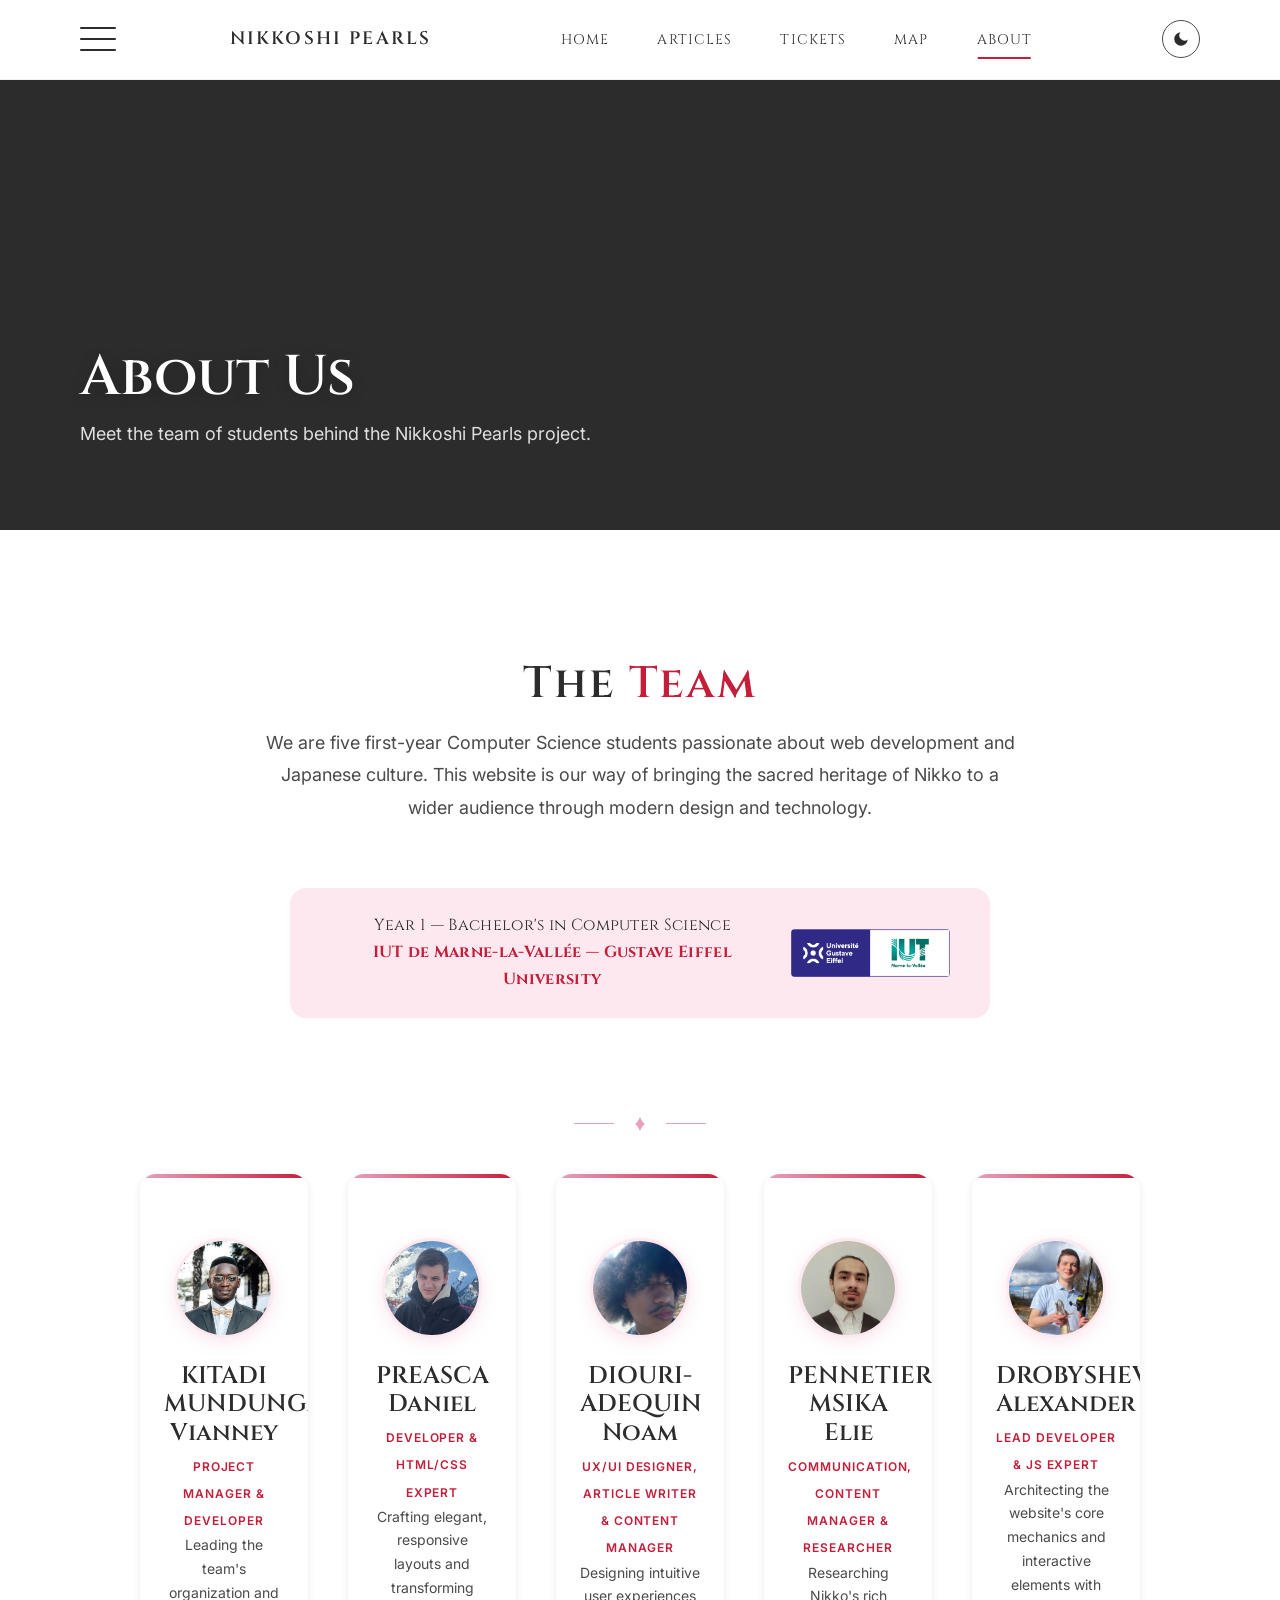
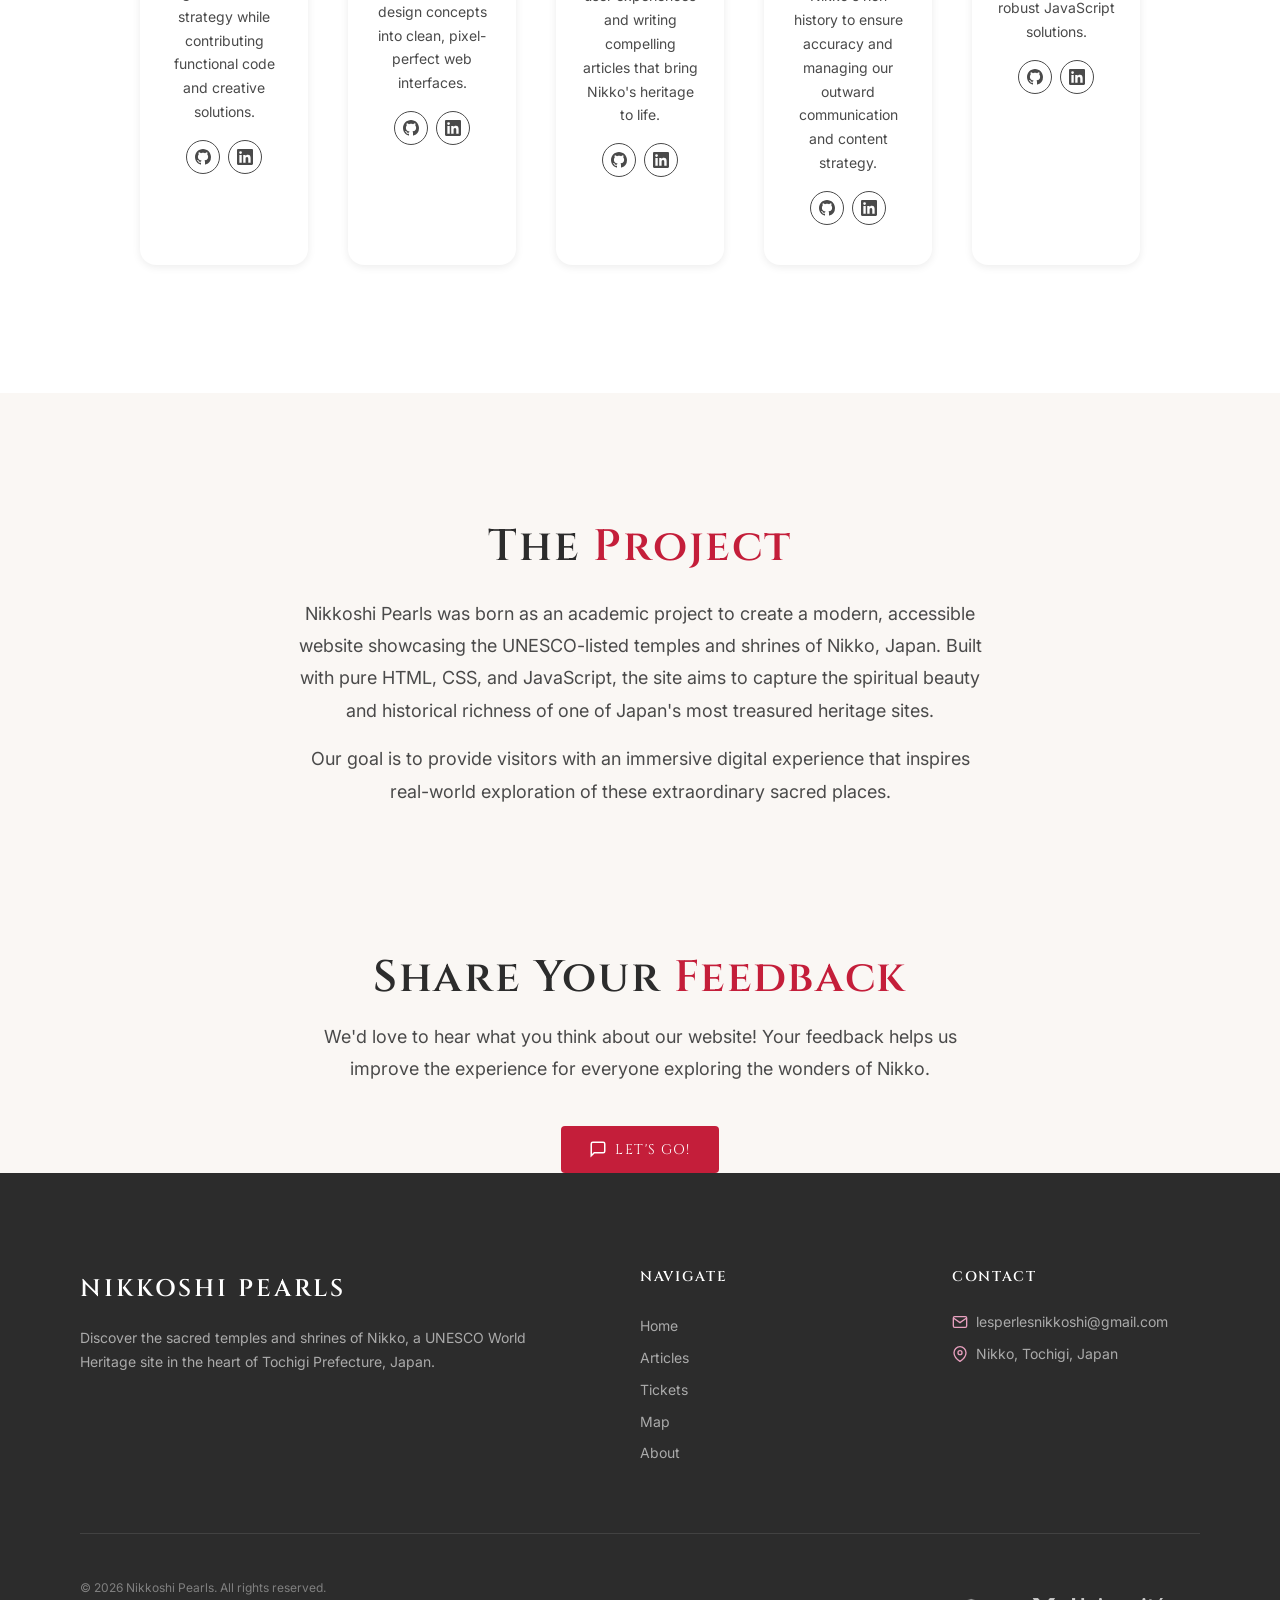
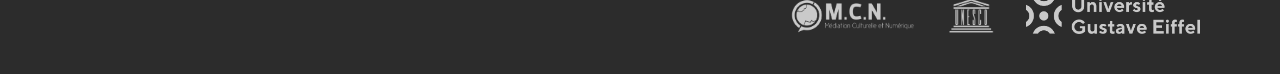
==== commit f08cdf54: "Refactor code structure for improved readability and maintainability" ====
--- a/about.html
+++ b/about.html
@@ -1,17 +1,23 @@
 <!DOCTYPE html>
 <!-- Nikkoshi Pearls | About Us -->
 <html lang="en">
+
 <head>
     <meta charset="UTF-8">
     <meta name="viewport" content="width=device-width, initial-scale=1.0">
-    <meta name="description" content="Meet the team behind Nikkoshi Pearls — five Computer Science students from Gustave Eiffel University bringing Nikko's heritage online.">
+    <meta name="description"
+        content="Meet the team behind Nikkoshi Pearls — five Computer Science students from Gustave Eiffel University bringing Nikko's heritage online.">
     <link rel="preconnect" href="https://fonts.googleapis.com">
     <link rel="preconnect" href="https://fonts.gstatic.com" crossorigin>
-    <link href="https://fonts.googleapis.com/css2?family=Cinzel:wght@400;500;600;700&family=Inter:wght@300;400;500;600&display=swap" rel="stylesheet">
+    <link
+        href="https://fonts.googleapis.com/css2?family=Cinzel:wght@400;500;600;700&family=Inter:wght@300;400;500;600&display=swap"
+        rel="stylesheet">
     <link rel="stylesheet" type="text/css" href="ressources/static/css/base.css">
     <link rel="stylesheet" type="text/css" href="ressources/static/css/about.css">
     <title>About Us — Nikkoshi Pearls</title>
+    <link rel="icon" type="image/png" href="ressources/static/img/logo.png">
 </head>
+
 <body>
     <!-- HEADER -->
     <header class="site-header" id="site-header">
@@ -31,8 +37,26 @@
             </nav>
 
             <button class="theme-toggle" data-theme-toggler aria-label="Toggle dark mode">
-                <svg class="icon-moon" viewBox="0 0 24 24"><path d="M21 12.79A9 9 0 1111.21 3 7 7 0 0021 12.79z"/></svg>
-                <svg class="icon-sun" viewBox="0 0 24 24"><circle cx="12" cy="12" r="5"/><line x1="12" y1="1" x2="12" y2="3" stroke="currentColor" stroke-width="2" stroke-linecap="round"/><line x1="12" y1="21" x2="12" y2="23" stroke="currentColor" stroke-width="2" stroke-linecap="round"/><line x1="4.22" y1="4.22" x2="5.64" y2="5.64" stroke="currentColor" stroke-width="2" stroke-linecap="round"/><line x1="18.36" y1="18.36" x2="19.78" y2="19.78" stroke="currentColor" stroke-width="2" stroke-linecap="round"/><line x1="1" y1="12" x2="3" y2="12" stroke="currentColor" stroke-width="2" stroke-linecap="round"/><line x1="21" y1="12" x2="23" y2="12" stroke="currentColor" stroke-width="2" stroke-linecap="round"/><line x1="4.22" y1="19.78" x2="5.64" y2="18.36" stroke="currentColor" stroke-width="2" stroke-linecap="round"/><line x1="18.36" y1="5.64" x2="19.78" y2="4.22" stroke="currentColor" stroke-width="2" stroke-linecap="round"/></svg>
+                <svg class="icon-moon" viewBox="0 0 24 24">
+                    <path d="M21 12.79A9 9 0 1111.21 3 7 7 0 0021 12.79z" />
+                </svg>
+                <svg class="icon-sun" viewBox="0 0 24 24">
+                    <circle cx="12" cy="12" r="5" />
+                    <line x1="12" y1="1" x2="12" y2="3" stroke="currentColor" stroke-width="2" stroke-linecap="round" />
+                    <line x1="12" y1="21" x2="12" y2="23" stroke="currentColor" stroke-width="2"
+                        stroke-linecap="round" />
+                    <line x1="4.22" y1="4.22" x2="5.64" y2="5.64" stroke="currentColor" stroke-width="2"
+                        stroke-linecap="round" />
+                    <line x1="18.36" y1="18.36" x2="19.78" y2="19.78" stroke="currentColor" stroke-width="2"
+                        stroke-linecap="round" />
+                    <line x1="1" y1="12" x2="3" y2="12" stroke="currentColor" stroke-width="2" stroke-linecap="round" />
+                    <line x1="21" y1="12" x2="23" y2="12" stroke="currentColor" stroke-width="2"
+                        stroke-linecap="round" />
+                    <line x1="4.22" y1="19.78" x2="5.64" y2="18.36" stroke="currentColor" stroke-width="2"
+                        stroke-linecap="round" />
+                    <line x1="18.36" y1="5.64" x2="19.78" y2="4.22" stroke="currentColor" stroke-width="2"
+                        stroke-linecap="round" />
+                </svg>
             </button>
         </div>
     </header>
@@ -53,14 +77,14 @@
         </nav>
         <div class="overlay-divider"></div>
         <div class="overlay-map-preview">
-            <iframe src="https://www.google.com/maps/embed?pb=!1m18!1m12!1m3!1d3199.9!2d139.5988!3d36.7580!2m3!1f0!2f0!3f0!3m2!1i1024!2i768!4f13.1!3m3!1m2!1s0x601fa5d9a5c5f6d1%3A0xa7e7e3b7c7e2f44d!2sNikk%C5%8D%20Shrine%20Temples%20Cultural%20Property!5e0!3m2!1sen!2sjp" allowfullscreen="" loading="lazy" title="Nikko Temples Map"></iframe>
+            <iframe
+                src="https://www.google.com/maps/embed?pb=!1m18!1m12!1m3!1d3199.9!2d139.5988!3d36.7580!2m3!1f0!2f0!3f0!3m2!1i1024!2i768!4f13.1!3m3!1m2!1s0x601fa5d9a5c5f6d1%3A0xa7e7e3b7c7e2f44d!2sNikk%C5%8D%20Shrine%20Temples%20Cultural%20Property!5e0!3m2!1sen!2sjp"
+                allowfullscreen="" loading="lazy" title="Nikko Temples Map"></iframe>
         </div>
     </div>
 
     <!-- PAGE HERO -->
-    <section class="page-hero">
-        <img src="ressources/static/img/placeholder_img.jpg" alt="Team collaboration">
-        <div class="page-hero-overlay"></div>
+    <section class="page-hero about-hero">
         <div class="page-hero-content">
             <h1>About Us</h1>
             <p>Meet the team of students behind the Nikkoshi Pearls project.</p>
@@ -73,83 +97,131 @@
             <div class="container">
                 <div class="about-intro reveal">
                     <h2>The <span class="text-accent">Team</span></h2>
-                    <p>We are five first-year Computer Science students passionate about web development and Japanese culture. This website is our way of bringing the sacred heritage of Nikko to a wider audience through modern design and technology.</p>
+                    <p>We are five first-year Computer Science students passionate about web development and Japanese
+                        culture. This website is our way of bringing the sacred heritage of Nikko to a wider audience
+                        through modern design and technology.</p>
                 </div>
 
                 <!-- UNIVERSITY BADGE -->
                 <div class="university-badge reveal">
-                    <img src="ressources/static/img/IUT_mlv_icon.png" alt="IUT de Marne-la-Vallée — Gustave Eiffel University" class="university-badge-icon">
-                    <p>Year 1 — Bachelor's in Computer Science<br><strong>IUT de Marne-la-Vallée — Gustave Eiffel University</strong></p>
+                    <p>Year 1 — Bachelor's in Computer Science<br><strong>IUT de Marne-la-Vallée — Gustave Eiffel
+                            University</strong></p>
+                    <img src="ressources/static/img/IUT_mlv_icon.png"
+                        alt="IUT de Marne-la-Vallée — Université Gustave Eiffel" class="university-badge-icon">
                 </div>
 
                 <div class="section-divider">
-                    <svg viewBox="0 0 24 24"><path d="M12 3c-1.5 6-6 9-6 9s4.5 3 6 9c1.5-6 6-9 6-9s-4.5-3-6-9z"/></svg>
+                    <svg viewBox="0 0 24 24">
+                        <path d="M12 3c-1.5 6-6 9-6 9s4.5 3 6 9c1.5-6 6-9 6-9s-4.5-3-6-9z" />
+                    </svg>
                 </div>
 
                 <!-- TEAM GRID -->
                 <div class="team-grid">
                     <div class="team-card reveal delay-1">
                         <div class="team-card-avatar">
-                            <img src="ressources/static/img/placeholder_img.jpg" alt="Vianney KITADI MUNDUNGA">
+                            <img src="ressources/static/img/KITADI_MUNDUNGA_Vianney_Photo.jpg"
+                                alt="Vianney KITADI MUNDUNGA">
                         </div>
                         <h3 class="team-card-name">KITADI MUNDUNGA Vianney</h3>
-                        <span class="team-card-role">Developer</span>
-                        <p>Bringing creative solutions and clean code to the project with a keen eye for detail.</p>
-                        <div class="team-card-socials">
-                            <a href="https://github.com/v-kmx" target="_blank" aria-label="GitHub"><svg viewBox="0 0 24 24"><path d="M12 0C5.37 0 0 5.37 0 12c0 5.31 3.435 9.795 8.205 11.385.6.105.825-.255.825-.57 0-.285-.015-1.23-.015-2.235-3.015.555-3.795-.735-4.035-1.41-.135-.345-.72-1.41-1.23-1.695-.42-.225-1.02-.78-.015-.795.945-.015 1.62.87 1.845 1.23 1.08 1.815 2.805 1.305 3.495.99.105-.78.42-1.305.765-1.605-2.67-.3-5.46-1.335-5.46-5.925 0-1.305.465-2.385 1.23-3.225-.12-.3-.54-1.53.12-3.18 0 0 1.005-.315 3.3 1.23.96-.27 1.98-.405 3-.405s2.04.135 3 .405c2.295-1.56 3.3-1.23 3.3-1.23.66 1.65.24 2.88.12 3.18.765.84 1.23 1.905 1.23 3.225 0 4.605-2.805 5.625-5.475 5.925.435.375.81 1.095.81 2.22 0 1.605-.015 2.895-.015 3.3 0 .315.225.69.825.57A12.02 12.02 0 0024 12c0-6.63-5.37-12-12-12z"/></svg></a>
-                            <a href="https://www.linkedin.com/in/vianney-kitadi-mundunga/" target="_blank" aria-label="LinkedIn"><svg viewBox="0 0 24 24"><path d="M20.447 20.452h-3.554v-5.569c0-1.328-.027-3.037-1.852-3.037-1.853 0-2.136 1.445-2.136 2.939v5.667H9.351V9h3.414v1.561h.046c.477-.9 1.637-1.85 3.37-1.85 3.601 0 4.267 2.37 4.267 5.455v6.286zM5.337 7.433a2.062 2.062 0 01-2.063-2.065 2.064 2.064 0 112.063 2.065zm1.782 13.019H3.555V9h3.564v11.452zM22.225 0H1.771C.792 0 0 .774 0 1.729v20.542C0 23.227.792 24 1.771 24h20.451C23.2 24 24 23.227 24 22.271V1.729C24 .774 23.2 0 22.222 0h.003z"/></svg></a>
+                        <span class="team-card-role">Project Manager & Developer</span>
+                        <p>Leading the team's organization and strategy while contributing functional code and creative solutions.</p>
+                        <div class="team-card-socials">
+                            <a href="https://github.com/v-kmx" target="_blank" aria-label="GitHub"><svg
+                                    viewBox="0 0 24 24">
+                                    <path
+                                        d="M12 0C5.37 0 0 5.37 0 12c0 5.31 3.435 9.795 8.205 11.385.6.105.825-.255.825-.57 0-.285-.015-1.23-.015-2.235-3.015.555-3.795-.735-4.035-1.41-.135-.345-.72-1.41-1.23-1.695-.42-.225-1.02-.78-.015-.795.945-.015 1.62.87 1.845 1.23 1.08 1.815 2.805 1.305 3.495.99.105-.78.42-1.305.765-1.605-2.67-.3-5.46-1.335-5.46-5.925 0-1.305.465-2.385 1.23-3.225-.12-.3-.54-1.53.12-3.18 0 0 1.005-.315 3.3 1.23.96-.27 1.98-.405 3-.405s2.04.135 3 .405c2.295-1.56 3.3-1.23 3.3-1.23.66 1.65.24 2.88.12 3.18.765.84 1.23 1.905 1.23 3.225 0 4.605-2.805 5.625-5.475 5.925.435.375.81 1.095.81 2.22 0 1.605-.015 2.895-.015 3.3 0 .315.225.69.825.57A12.02 12.02 0 0024 12c0-6.63-5.37-12-12-12z" />
+                                </svg></a>
+                            <a href="https://www.linkedin.com/in/vianney-kitadi-mundunga/" target="_blank"
+                                aria-label="LinkedIn"><svg viewBox="0 0 24 24">
+                                    <path
+                                        d="M20.447 20.452h-3.554v-5.569c0-1.328-.027-3.037-1.852-3.037-1.853 0-2.136 1.445-2.136 2.939v5.667H9.351V9h3.414v1.561h.046c.477-.9 1.637-1.85 3.37-1.85 3.601 0 4.267 2.37 4.267 5.455v6.286zM5.337 7.433a2.062 2.062 0 01-2.063-2.065 2.064 2.064 0 112.063 2.065zm1.782 13.019H3.555V9h3.564v11.452zM22.225 0H1.771C.792 0 0 .774 0 1.729v20.542C0 23.227.792 24 1.771 24h20.451C23.2 24 24 23.227 24 22.271V1.729C24 .774 23.2 0 22.222 0h.003z" />
+                                </svg></a>
                         </div>
                     </div>
 
                     <div class="team-card reveal delay-2">
                         <div class="team-card-avatar">
-                            <img src="ressources/static/img/placeholder_img.jpg" alt="Daniel PREASCA">
+                            <img src="ressources/static/img/PREASCA_Daniel_Photo.png" alt="Daniel PREASCA">
                         </div>
                         <h3 class="team-card-name">PREASCA Daniel</h3>
-                        <span class="team-card-role">Developer</span>
-                        <p>Focused on building robust features and ensuring seamless user interactions.</p>
-                        <div class="team-card-socials">
-                            <a href="https://github.com/sorakou4" target="_blank" aria-label="GitHub"><svg viewBox="0 0 24 24"><path d="M12 0C5.37 0 0 5.37 0 12c0 5.31 3.435 9.795 8.205 11.385.6.105.825-.255.825-.57 0-.285-.015-1.23-.015-2.235-3.015.555-3.795-.735-4.035-1.41-.135-.345-.72-1.41-1.23-1.695-.42-.225-1.02-.78-.015-.795.945-.015 1.62.87 1.845 1.23 1.08 1.815 2.805 1.305 3.495.99.105-.78.42-1.305.765-1.605-2.67-.3-5.46-1.335-5.46-5.925 0-1.305.465-2.385 1.23-3.225-.12-.3-.54-1.53.12-3.18 0 0 1.005-.315 3.3 1.23.96-.27 1.98-.405 3-.405s2.04.135 3 .405c2.295-1.56 3.3-1.23 3.3-1.23.66 1.65.24 2.88.12 3.18.765.84 1.23 1.905 1.23 3.225 0 4.605-2.805 5.625-5.475 5.925.435.375.81 1.095.81 2.22 0 1.605-.015 2.895-.015 3.3 0 .315.225.69.825.57A12.02 12.02 0 0024 12c0-6.63-5.37-12-12-12z"/></svg></a>
-                            <a href="https://www.linkedin.com/in/daniel-preasca/" target="_blank" aria-label="LinkedIn"><svg viewBox="0 0 24 24"><path d="M20.447 20.452h-3.554v-5.569c0-1.328-.027-3.037-1.852-3.037-1.853 0-2.136 1.445-2.136 2.939v5.667H9.351V9h3.414v1.561h.046c.477-.9 1.637-1.85 3.37-1.85 3.601 0 4.267 2.37 4.267 5.455v6.286zM5.337 7.433a2.062 2.062 0 01-2.063-2.065 2.064 2.064 0 112.063 2.065zm1.782 13.019H3.555V9h3.564v11.452zM22.225 0H1.771C.792 0 0 .774 0 1.729v20.542C0 23.227.792 24 1.771 24h20.451C23.2 24 24 23.227 24 22.271V1.729C24 .774 23.2 0 22.222 0h.003z"/></svg></a>
+                        <span class="team-card-role">Developer & HTML/CSS Expert</span>
+                        <p>Crafting elegant, responsive layouts and transforming design concepts into clean, pixel-perfect web interfaces.</p>
+                        <div class="team-card-socials">
+                            <a href="https://github.com/sorakou4" target="_blank" aria-label="GitHub"><svg
+                                    viewBox="0 0 24 24">
+                                    <path
+                                        d="M12 0C5.37 0 0 5.37 0 12c0 5.31 3.435 9.795 8.205 11.385.6.105.825-.255.825-.57 0-.285-.015-1.23-.015-2.235-3.015.555-3.795-.735-4.035-1.41-.135-.345-.72-1.41-1.23-1.695-.42-.225-1.02-.78-.015-.795.945-.015 1.62.87 1.845 1.23 1.08 1.815 2.805 1.305 3.495.99.105-.78.42-1.305.765-1.605-2.67-.3-5.46-1.335-5.46-5.925 0-1.305.465-2.385 1.23-3.225-.12-.3-.54-1.53.12-3.18 0 0 1.005-.315 3.3 1.23.96-.27 1.98-.405 3-.405s2.04.135 3 .405c2.295-1.56 3.3-1.23 3.3-1.23.66 1.65.24 2.88.12 3.18.765.84 1.23 1.905 1.23 3.225 0 4.605-2.805 5.625-5.475 5.925.435.375.81 1.095.81 2.22 0 1.605-.015 2.895-.015 3.3 0 .315.225.69.825.57A12.02 12.02 0 0024 12c0-6.63-5.37-12-12-12z" />
+                                </svg></a>
+                            <a href="https://www.linkedin.com/in/daniel-preasca/" target="_blank"
+                                aria-label="LinkedIn"><svg viewBox="0 0 24 24">
+                                    <path
+                                        d="M20.447 20.452h-3.554v-5.569c0-1.328-.027-3.037-1.852-3.037-1.853 0-2.136 1.445-2.136 2.939v5.667H9.351V9h3.414v1.561h.046c.477-.9 1.637-1.85 3.37-1.85 3.601 0 4.267 2.37 4.267 5.455v6.286zM5.337 7.433a2.062 2.062 0 01-2.063-2.065 2.064 2.064 0 112.063 2.065zm1.782 13.019H3.555V9h3.564v11.452zM22.225 0H1.771C.792 0 0 .774 0 1.729v20.542C0 23.227.792 24 1.771 24h20.451C23.2 24 24 23.227 24 22.271V1.729C24 .774 23.2 0 22.222 0h.003z" />
+                                </svg></a>
                         </div>
                     </div>
 
                     <div class="team-card reveal delay-3">
                         <div class="team-card-avatar">
-                            <img src="ressources/static/img/placeholder_img.jpg" alt="Noam DIOURI-ADEQUIN">
+                            <img src="ressources/static/img/DIOURI-ADEQUIN_Noam_Photo.jpg" alt="Noam DIOURI-ADEQUIN">
                         </div>
                         <h3 class="team-card-name">DIOURI-ADEQUIN Noam</h3>
-                        <span class="team-card-role">Developer</span>
-                        <p>Passionate about design systems and making sure every pixel is in the right place.</p>
-                        <div class="team-card-socials">
-                            <a href="https://github.com/noamdriaqn-commits" target="_blank" aria-label="GitHub"><svg viewBox="0 0 24 24"><path d="M12 0C5.37 0 0 5.37 0 12c0 5.31 3.435 9.795 8.205 11.385.6.105.825-.255.825-.57 0-.285-.015-1.23-.015-2.235-3.015.555-3.795-.735-4.035-1.41-.135-.345-.72-1.41-1.23-1.695-.42-.225-1.02-.78-.015-.795.945-.015 1.62.87 1.845 1.23 1.08 1.815 2.805 1.305 3.495.99.105-.78.42-1.305.765-1.605-2.67-.3-5.46-1.335-5.46-5.925 0-1.305.465-2.385 1.23-3.225-.12-.3-.54-1.53.12-3.18 0 0 1.005-.315 3.3 1.23.96-.27 1.98-.405 3-.405s2.04.135 3 .405c2.295-1.56 3.3-1.23 3.3-1.23.66 1.65.24 2.88.12 3.18.765.84 1.23 1.905 1.23 3.225 0 4.605-2.805 5.625-5.475 5.925.435.375.81 1.095.81 2.22 0 1.605-.015 2.895-.015 3.3 0 .315.225.69.825.57A12.02 12.02 0 0024 12c0-6.63-5.37-12-12-12z"/></svg></a>
-                            <a href="https://www.linkedin.com/in/noam-diouri-adequin/" target="_blank" aria-label="LinkedIn"><svg viewBox="0 0 24 24"><path d="M20.447 20.452h-3.554v-5.569c0-1.328-.027-3.037-1.852-3.037-1.853 0-2.136 1.445-2.136 2.939v5.667H9.351V9h3.414v1.561h.046c.477-.9 1.637-1.85 3.37-1.85 3.601 0 4.267 2.37 4.267 5.455v6.286zM5.337 7.433a2.062 2.062 0 01-2.063-2.065 2.064 2.064 0 112.063 2.065zm1.782 13.019H3.555V9h3.564v11.452zM22.225 0H1.771C.792 0 0 .774 0 1.729v20.542C0 23.227.792 24 1.771 24h20.451C23.2 24 24 23.227 24 22.271V1.729C24 .774 23.2 0 22.222 0h.003z"/></svg></a>
+                        <span class="team-card-role">UX/UI Designer, Article Writer & Content Manager</span>
+                        <p>Designing intuitive user experiences and writing compelling articles that bring Nikko's heritage to life.</p>
+                        <div class="team-card-socials">
+                            <a href="https://github.com/noamdriaqn-commits" target="_blank" aria-label="GitHub"><svg
+                                    viewBox="0 0 24 24">
+                                    <path
+                                        d="M12 0C5.37 0 0 5.37 0 12c0 5.31 3.435 9.795 8.205 11.385.6.105.825-.255.825-.57 0-.285-.015-1.23-.015-2.235-3.015.555-3.795-.735-4.035-1.41-.135-.345-.72-1.41-1.23-1.695-.42-.225-1.02-.78-.015-.795.945-.015 1.62.87 1.845 1.23 1.08 1.815 2.805 1.305 3.495.99.105-.78.42-1.305.765-1.605-2.67-.3-5.46-1.335-5.46-5.925 0-1.305.465-2.385 1.23-3.225-.12-.3-.54-1.53.12-3.18 0 0 1.005-.315 3.3 1.23.96-.27 1.98-.405 3-.405s2.04.135 3 .405c2.295-1.56 3.3-1.23 3.3-1.23.66 1.65.24 2.88.12 3.18.765.84 1.23 1.905 1.23 3.225 0 4.605-2.805 5.625-5.475 5.925.435.375.81 1.095.81 2.22 0 1.605-.015 2.895-.015 3.3 0 .315.225.69.825.57A12.02 12.02 0 0024 12c0-6.63-5.37-12-12-12z" />
+                                </svg></a>
+                            <a href="https://www.linkedin.com/in/noam-diouri-adequin/" target="_blank"
+                                aria-label="LinkedIn"><svg viewBox="0 0 24 24">
+                                    <path
+                                        d="M20.447 20.452h-3.554v-5.569c0-1.328-.027-3.037-1.852-3.037-1.853 0-2.136 1.445-2.136 2.939v5.667H9.351V9h3.414v1.561h.046c.477-.9 1.637-1.85 3.37-1.85 3.601 0 4.267 2.37 4.267 5.455v6.286zM5.337 7.433a2.062 2.062 0 01-2.063-2.065 2.064 2.064 0 112.063 2.065zm1.782 13.019H3.555V9h3.564v11.452zM22.225 0H1.771C.792 0 0 .774 0 1.729v20.542C0 23.227.792 24 1.771 24h20.451C23.2 24 24 23.227 24 22.271V1.729C24 .774 23.2 0 22.222 0h.003z" />
+                                </svg></a>
                         </div>
                     </div>
 
                     <div class="team-card reveal delay-4">
                         <div class="team-card-avatar">
-                            <img src="ressources/static/img/placeholder_img.jpg" alt="Elie PENNETIER-MSIKA">
+                            <img src="ressources/static/img/PENNETIER-MSIKA_Elie_Photo.jpg" alt="Elie PENNETIER-MSIKA">
                         </div>
                         <h3 class="team-card-name">PENNETIER-MSIKA Elie</h3>
-                        <span class="team-card-role">Developer</span>
-                        <p>Enthusiastic about research and translating cultural knowledge into engaging content.</p>
-                        <div class="team-card-socials">
-                            <a href="https://github.com/eliepennetiermsika-bit" target="_blank" aria-label="GitHub"><svg viewBox="0 0 24 24"><path d="M12 0C5.37 0 0 5.37 0 12c0 5.31 3.435 9.795 8.205 11.385.6.105.825-.255.825-.57 0-.285-.015-1.23-.015-2.235-3.015.555-3.795-.735-4.035-1.41-.135-.345-.72-1.41-1.23-1.695-.42-.225-1.02-.78-.015-.795.945-.015 1.62.87 1.845 1.23 1.08 1.815 2.805 1.305 3.495.99.105-.78.42-1.305.765-1.605-2.67-.3-5.46-1.335-5.46-5.925 0-1.305.465-2.385 1.23-3.225-.12-.3-.54-1.53.12-3.18 0 0 1.005-.315 3.3 1.23.96-.27 1.98-.405 3-.405s2.04.135 3 .405c2.295-1.56 3.3-1.23 3.3-1.23.66 1.65.24 2.88.12 3.18.765.84 1.23 1.905 1.23 3.225 0 4.605-2.805 5.625-5.475 5.925.435.375.81 1.095.81 2.22 0 1.605-.015 2.895-.015 3.3 0 .315.225.69.825.57A12.02 12.02 0 0024 12c0-6.63-5.37-12-12-12z"/></svg></a>
-                            <a href="https://www.linkedin.com/in/eliepennetiermsika/" target="_blank" aria-label="LinkedIn"><svg viewBox="0 0 24 24"><path d="M20.447 20.452h-3.554v-5.569c0-1.328-.027-3.037-1.852-3.037-1.853 0-2.136 1.445-2.136 2.939v5.667H9.351V9h3.414v1.561h.046c.477-.9 1.637-1.85 3.37-1.85 3.601 0 4.267 2.37 4.267 5.455v6.286zM5.337 7.433a2.062 2.062 0 01-2.063-2.065 2.064 2.064 0 112.063 2.065zm1.782 13.019H3.555V9h3.564v11.452zM22.225 0H1.771C.792 0 0 .774 0 1.729v20.542C0 23.227.792 24 1.771 24h20.451C23.2 24 24 23.227 24 22.271V1.729C24 .774 23.2 0 22.222 0h.003z"/></svg></a>
+                        <span class="team-card-role">Communication, Content Manager & Researcher</span>
+                        <p>Researching Nikko's rich history to ensure accuracy and managing our outward communication and content strategy.</p>
+                        <div class="team-card-socials">
+                            <a href="https://github.com/eliepennetiermsika-bit" target="_blank" aria-label="GitHub"><svg
+                                    viewBox="0 0 24 24">
+                                    <path
+                                        d="M12 0C5.37 0 0 5.37 0 12c0 5.31 3.435 9.795 8.205 11.385.6.105.825-.255.825-.57 0-.285-.015-1.23-.015-2.235-3.015.555-3.795-.735-4.035-1.41-.135-.345-.72-1.41-1.23-1.695-.42-.225-1.02-.78-.015-.795.945-.015 1.62.87 1.845 1.23 1.08 1.815 2.805 1.305 3.495.99.105-.78.42-1.305.765-1.605-2.67-.3-5.46-1.335-5.46-5.925 0-1.305.465-2.385 1.23-3.225-.12-.3-.54-1.53.12-3.18 0 0 1.005-.315 3.3 1.23.96-.27 1.98-.405 3-.405s2.04.135 3 .405c2.295-1.56 3.3-1.23 3.3-1.23.66 1.65.24 2.88.12 3.18.765.84 1.23 1.905 1.23 3.225 0 4.605-2.805 5.625-5.475 5.925.435.375.81 1.095.81 2.22 0 1.605-.015 2.895-.015 3.3 0 .315.225.69.825.57A12.02 12.02 0 0024 12c0-6.63-5.37-12-12-12z" />
+                                </svg></a>
+                            <a href="https://www.linkedin.com/in/eliepennetiermsika/" target="_blank"
+                                aria-label="LinkedIn"><svg viewBox="0 0 24 24">
+                                    <path
+                                        d="M20.447 20.452h-3.554v-5.569c0-1.328-.027-3.037-1.852-3.037-1.853 0-2.136 1.445-2.136 2.939v5.667H9.351V9h3.414v1.561h.046c.477-.9 1.637-1.85 3.37-1.85 3.601 0 4.267 2.37 4.267 5.455v6.286zM5.337 7.433a2.062 2.062 0 01-2.063-2.065 2.064 2.064 0 112.063 2.065zm1.782 13.019H3.555V9h3.564v11.452zM22.225 0H1.771C.792 0 0 .774 0 1.729v20.542C0 23.227.792 24 1.771 24h20.451C23.2 24 24 23.227 24 22.271V1.729C24 .774 23.2 0 22.222 0h.003z" />
+                                </svg></a>
                         </div>
                     </div>
 
                     <div class="team-card reveal delay-1">
                         <div class="team-card-avatar">
-                            <img src="ressources/static/img/placeholder_img.jpg" alt="Alexander DROBYSHEVSKI">
+                            <img src="ressources/static/img/DROBYSHEVSKI_Alexander_Photo.jpg"
+                                alt="Alexander DROBYSHEVSKI">
                         </div>
                         <h3 class="team-card-name">DROBYSHEVSKI Alexander</h3>
-                        <span class="team-card-role">Developer</span>
-                        <p>Driving the project forward with strong organizational skills and technical expertise.</p>
-                        <div class="team-card-socials">
-                            <a href="https://github.com/Drobysz" target="_blank" aria-label="GitHub"><svg viewBox="0 0 24 24"><path d="M12 0C5.37 0 0 5.37 0 12c0 5.31 3.435 9.795 8.205 11.385.6.105.825-.255.825-.57 0-.285-.015-1.23-.015-2.235-3.015.555-3.795-.735-4.035-1.41-.135-.345-.72-1.41-1.23-1.695-.42-.225-1.02-.78-.015-.795.945-.015 1.62.87 1.845 1.23 1.08 1.815 2.805 1.305 3.495.99.105-.78.42-1.305.765-1.605-2.67-.3-5.46-1.335-5.46-5.925 0-1.305.465-2.385 1.23-3.225-.12-.3-.54-1.53.12-3.18 0 0 1.005-.315 3.3 1.23.96-.27 1.98-.405 3-.405s2.04.135 3 .405c2.295-1.56 3.3-1.23 3.3-1.23.66 1.65.24 2.88.12 3.18.765.84 1.23 1.905 1.23 3.225 0 4.605-2.805 5.625-5.475 5.925.435.375.81 1.095.81 2.22 0 1.605-.015 2.895-.015 3.3 0 .315.225.69.825.57A12.02 12.02 0 0024 12c0-6.63-5.37-12-12-12z"/></svg></a>
-                            <a href="https://www.linkedin.com/in/alex-drobysz/" target="_blank" aria-label="LinkedIn"><svg viewBox="0 0 24 24"><path d="M20.447 20.452h-3.554v-5.569c0-1.328-.027-3.037-1.852-3.037-1.853 0-2.136 1.445-2.136 2.939v5.667H9.351V9h3.414v1.561h.046c.477-.9 1.637-1.85 3.37-1.85 3.601 0 4.267 2.37 4.267 5.455v6.286zM5.337 7.433a2.062 2.062 0 01-2.063-2.065 2.064 2.064 0 112.063 2.065zm1.782 13.019H3.555V9h3.564v11.452zM22.225 0H1.771C.792 0 0 .774 0 1.729v20.542C0 23.227.792 24 1.771 24h20.451C23.2 24 24 23.227 24 22.271V1.729C24 .774 23.2 0 22.222 0h.003z"/></svg></a>
+                        <span class="team-card-role">Lead Developer & JS Expert</span>
+                        <p>Architecting the website's core mechanics and interactive elements with robust JavaScript solutions.</p>
+                        <div class="team-card-socials">
+                            <a href="https://github.com/Drobysz" target="_blank" aria-label="GitHub"><svg
+                                    viewBox="0 0 24 24">
+                                    <path
+                                        d="M12 0C5.37 0 0 5.37 0 12c0 5.31 3.435 9.795 8.205 11.385.6.105.825-.255.825-.57 0-.285-.015-1.23-.015-2.235-3.015.555-3.795-.735-4.035-1.41-.135-.345-.72-1.41-1.23-1.695-.42-.225-1.02-.78-.015-.795.945-.015 1.62.87 1.845 1.23 1.08 1.815 2.805 1.305 3.495.99.105-.78.42-1.305.765-1.605-2.67-.3-5.46-1.335-5.46-5.925 0-1.305.465-2.385 1.23-3.225-.12-.3-.54-1.53.12-3.18 0 0 1.005-.315 3.3 1.23.96-.27 1.98-.405 3-.405s2.04.135 3 .405c2.295-1.56 3.3-1.23 3.3-1.23.66 1.65.24 2.88.12 3.18.765.84 1.23 1.905 1.23 3.225 0 4.605-2.805 5.625-5.475 5.925.435.375.81 1.095.81 2.22 0 1.605-.015 2.895-.015 3.3 0 .315.225.69.825.57A12.02 12.02 0 0024 12c0-6.63-5.37-12-12-12z" />
+                                </svg></a>
+                            <a href="https://www.linkedin.com/in/alex-drobysz/" target="_blank"
+                                aria-label="LinkedIn"><svg viewBox="0 0 24 24">
+                                    <path
+                                        d="M20.447 20.452h-3.554v-5.569c0-1.328-.027-3.037-1.852-3.037-1.853 0-2.136 1.445-2.136 2.939v5.667H9.351V9h3.414v1.561h.046c.477-.9 1.637-1.85 3.37-1.85 3.601 0 4.267 2.37 4.267 5.455v6.286zM5.337 7.433a2.062 2.062 0 01-2.063-2.065 2.064 2.064 0 112.063 2.065zm1.782 13.019H3.555V9h3.564v11.452zM22.225 0H1.771C.792 0 0 .774 0 1.729v20.542C0 23.227.792 24 1.771 24h20.451C23.2 24 24 23.227 24 22.271V1.729C24 .774 23.2 0 22.222 0h.003z" />
+                                </svg></a>
                         </div>
                     </div>
                 </div>
@@ -161,8 +233,29 @@
             <div class="container">
                 <div class="project-content reveal">
                     <h2>The <span class="text-accent">Project</span></h2>
-                    <p>Nikkoshi Pearls was born as an academic project to create a modern, accessible website showcasing the UNESCO-listed temples and shrines of Nikko, Japan. Built with pure HTML, CSS, and JavaScript, the site aims to capture the spiritual beauty and historical richness of one of Japan's most treasured heritage sites.</p>
-                    <p>Our goal is to provide visitors with an immersive digital experience that inspires real-world exploration of these extraordinary sacred places.</p>
+                    <p>Nikkoshi Pearls was born as an academic project to create a modern, accessible website showcasing
+                        the UNESCO-listed temples and shrines of Nikko, Japan. Built with pure HTML, CSS, and
+                        JavaScript, the site aims to capture the spiritual beauty and historical richness of one of
+                        Japan's most treasured heritage sites.</p>
+                    <p>Our goal is to provide visitors with an immersive digital experience that inspires real-world
+                        exploration of these extraordinary sacred places.</p>
+                </div>
+            </div>
+        </section>
+
+        <!-- FEEDBACK -->
+        <section class="feedback-section section" id="feedback">
+            <div class="container">
+                <div class="feedback-content">
+                    <h2>Share Your <span class="text-accent">Feedback</span></h2>
+                    <p>We'd love to hear what you think about our website! Your feedback helps us improve the experience
+                        for everyone exploring the wonders of Nikko.</p>
+                    <a href="https://forms.gle/BY82bPSBqg5a51ur7" target="_blank" class="btn btn-primary">
+                        <svg viewBox="0 0 24 24">
+                            <path d="M21 15a2 2 0 0 1-2 2H7l-4 4V5a2 2 0 0 1 2-2h14a2 2 0 0 1 2 2z" />
+                        </svg>
+                        Let's go!
+                    </a>
                 </div>
             </div>
         </section>
@@ -174,7 +267,8 @@
             <div class="footer-grid">
                 <div class="footer-brand">
                     <span class="site-logo-text">Nikkoshi Pearls</span>
-                    <p>Discover the sacred temples and shrines of Nikko, a UNESCO World Heritage site in the heart of Tochigi Prefecture, Japan.</p>
+                    <p>Discover the sacred temples and shrines of Nikko, a UNESCO World Heritage site in the heart of
+                        Tochigi Prefecture, Japan.</p>
                 </div>
                 <div>
                     <h4 class="footer-heading">Navigate</h4>
@@ -189,25 +283,33 @@
                 <div>
                     <h4 class="footer-heading">Contact</h4>
                     <div class="footer-contact-item">
-                        <svg viewBox="0 0 24 24"><path d="M22 16.92v3a2 2 0 0 1-2.18 2 19.79 19.79 0 0 1-8.63-3.07 19.5 19.5 0 0 1-6-6 19.79 19.79 0 0 1-3.07-8.67A2 2 0 0 1 4.11 2h3a2 2 0 0 1 2 1.72c.127.96.361 1.903.7 2.81a2 2 0 0 1-.45 2.11L8.09 9.91a16 16 0 0 0 6 6l1.27-1.27a2 2 0 0 1 2.11-.45c.907.339 1.85.573 2.81.7A2 2 0 0 1 22 16.92z"/></svg>
-                        <span>+81 288 54 0560</span>
+                        <svg viewBox="0 0 24 24">
+                            <path d="M4 4h16c1.1 0 2 .9 2 2v12c0 1.1-.9 2-2 2H4c-1.1 0-2-.9-2-2V6c0-1.1.9-2 2-2z" />
+                            <polyline points="22,6 12,13 2,6" />
+                        </svg>
+                        <a href="mailto:lesperlesnikkoshi@gmail.com" style="color: inherit;">lesperlesnikkoshi@gmail.com</a>
                     </div>
                     <div class="footer-contact-item">
-                        <svg viewBox="0 0 24 24"><path d="M4 4h16c1.1 0 2 .9 2 2v12c0 1.1-.9 2-2 2H4c-1.1 0-2-.9-2-2V6c0-1.1.9-2 2-2z"/><polyline points="22,6 12,13 2,6"/></svg>
-                        <span>lesperlesnikkoshi@gmail.com</span>
-                    </div>
-                    <div class="footer-contact-item">
-                        <svg viewBox="0 0 24 24"><path d="M21 10c0 7-9 13-9 13s-9-6-9-13a9 9 0 0 1 18 0z"/><circle cx="12" cy="10" r="3"/></svg>
-                        <span>Nikko, Tochigi, Japan</span>
+                        <svg viewBox="0 0 24 24">
+                            <path d="M21 10c0 7-9 13-9 13s-9-6-9-13a9 9 0 0 1 18 0z" />
+                            <circle cx="12" cy="10" r="3" />
+                        </svg>
+                        <a href="https://www.google.com/maps/place/Nikko,+Tochigi,+Japan" target="_blank"
+                            style="color: inherit;">Nikko, Tochigi, Japan</a>
                     </div>
                 </div>
             </div>
             <div class="footer-bottom">
                 <p>&copy; 2026 Nikkoshi Pearls. All rights reserved.</p>
-                <div class="footer-socials">
-                    <a href="#" aria-label="Instagram"><svg viewBox="0 0 24 24"><rect x="2" y="2" width="20" height="20" rx="5" ry="5"/><path d="M16 11.37A4 4 0 1112.63 8 4 4 0 0116 11.37z"/><line x1="17.5" y1="6.5" x2="17.51" y2="6.5"/></svg></a>
-                    <a href="#" aria-label="Twitter"><svg viewBox="0 0 24 24"><path d="M23 3a10.9 10.9 0 01-3.14 1.53 4.48 4.48 0 00-7.86 3v1A10.66 10.66 0 013 4s-4 9 5 13a11.64 11.64 0 01-7 2c9 5 20 0 20-11.5a4.5 4.5 0 00-.08-.83A7.72 7.72 0 0023 3z"/></svg></a>
-                    <a href="#" aria-label="Facebook"><svg viewBox="0 0 24 24"><path d="M18 2h-3a5 5 0 00-5 5v3H7v4h3v8h4v-8h3l1-4h-4V7a1 1 0 011-1h3z"/></svg></a>
+                <div class="footer-partners">
+                    <span aria-label="MCN"><img src="ressources/static/img/logo_MCN_original.png"
+                            alt="MCN — Médiation Culturelle Numérique"></span>
+                    <a href="https://whc.unesco.org/en/list/913/" target="_blank" aria-label="UNESCO"><img
+                            src="ressources/static/img/logo-unesco.png" alt="UNESCO World Heritage"></a>
+                    <a href="https://www.univ-gustave-eiffel.fr/" target="_blank"
+                        aria-label="Université Gustave Eiffel"><img
+                            src="ressources/static/img/Logo_Université_Gustave_Eiffel_2020.png"
+                            alt="Université Gustave Eiffel"></a>
                 </div>
             </div>
         </div>
@@ -215,4 +317,5 @@
 
     <script src="ressources/script/main.js"></script>
 </body>
-</html>
+
+</html>
--- a/ressources/static/css/base.css
+++ b/ressources/static/css/base.css
@@ -7,13 +7,13 @@
 
 /* ===================== CSS VARIABLES ===================== */
 :root {
-    /* Colors */
+    /* Colors — Light Theme (White-Red-Pink) */
     --color-white: #FFFFFF;
     --color-snow: #FAF7F4;
     --color-charcoal: #2C2C2C;
     --color-charcoal-light: #4A4A4A;
-    --color-vermillion: #C4462B;
-    --color-vermillion-dark: #A33822;
+    --color-vermillion: #C41E3A;
+    --color-vermillion-dark: #9B1B30;
     --color-sakura: #E8A0BF;
     --color-sakura-light: #FDE8EF;
     --color-gold: #C9A84C;
@@ -69,23 +69,24 @@
 
 /* ===================== DARK THEME ===================== */
 [data-theme="dark"] {
-    --color-white: #1A1A2E;
-    --color-snow: #16213E;
-    --color-charcoal: #E8E8E8;
-    --color-charcoal-light: #B0B0B0;
-    --color-vermillion: #D95038;
-    --color-vermillion-dark: #C4462B;
-    --color-sakura: #C47A97;
-    --color-sakura-light: #2A1A2E;
-    --color-gold: #D4B054;
-    --color-gold-light: #3D3520;
-    --color-overlay: rgba(10, 10, 30, 0.8);
-    --color-overlay-light: rgba(10, 10, 30, 0.5);
-
-    --shadow-sm: 0 2px 8px rgba(0, 0, 0, 0.25);
-    --shadow-md: 0 4px 20px rgba(0, 0, 0, 0.35);
-    --shadow-lg: 0 8px 40px rgba(0, 0, 0, 0.45);
-    --shadow-card: 0 2px 16px rgba(217, 80, 56, 0.12);
+    /* MCN Graphical Chart Colors */
+    --color-white: #333333;
+    --color-snow: #505050;
+    --color-charcoal: #FFFFFF;
+    --color-charcoal-light: #E0E0E0;
+    --color-vermillion: #ea5c0d;
+    --color-vermillion-dark: #b94503;
+    --color-sakura: #f7af3e;
+    --color-sakura-light: #3D3520;
+    --color-gold: #f7af3e;
+    --color-gold-light: #4A3D20;
+    --color-overlay: rgba(30, 30, 30, 0.85);
+    --color-overlay-light: rgba(30, 30, 30, 0.5);
+
+    --shadow-sm: 0 2px 8px rgba(0, 0, 0, 0.3);
+    --shadow-md: 0 4px 20px rgba(0, 0, 0, 0.4);
+    --shadow-lg: 0 8px 40px rgba(0, 0, 0, 0.5);
+    --shadow-card: 0 2px 16px rgba(234, 92, 13, 0.15);
 }
 
 /* Smooth theme transition */
@@ -372,8 +373,8 @@
 }
 
 [data-theme="dark"] .site-header {
-    background: rgba(26, 26, 46, 0.95);
-    border-bottom: 1px solid rgba(255, 255, 255, 0.06);
+    background: rgba(51, 51, 51, 0.95);
+    border-bottom: 1px solid rgba(255, 255, 255, 0.08);
 }
 
 .site-header.compact {
@@ -500,6 +501,20 @@
 
 [data-theme="dark"] .theme-toggle .icon-moon {
     display: none;
+}
+
+/* Fix sun icon visibility in dark mode — ensure rays are visible */
+[data-theme="dark"] .theme-toggle .icon-sun {
+    fill: var(--color-charcoal);
+    stroke: var(--color-charcoal);
+}
+
+[data-theme="dark"] .theme-toggle .icon-sun circle {
+    fill: var(--color-charcoal);
+}
+
+[data-theme="dark"] .theme-toggle .icon-sun line {
+    stroke: var(--color-charcoal);
 }
 
 /* Header nav links (desktop) */
@@ -549,7 +564,7 @@
 }
 
 [data-theme="dark"] .overlay-menu {
-    background: rgba(26, 26, 46, 0.7);
+    background: rgba(51, 51, 51, 0.85);
     border: 1px solid rgba(255, 255, 255, 0.1);
     box-shadow: 0 8px 40px rgba(0, 0, 0, 0.4), 0 0 0 1px rgba(255, 255, 255, 0.05) inset;
 }
@@ -698,7 +713,7 @@
 }
 
 [data-theme="dark"] .site-footer {
-    background: #0F0F23;
+    background: #2A2A2A;
 }
 
 [data-theme="dark"] .footer-brand .site-logo-text,
@@ -725,7 +740,7 @@
 }
 
 .footer-brand .site-logo-text {
-    color: var(--color-white);
+    color: #FFFFFF;
     font-size: var(--font-size-lg);
     margin-bottom: var(--space-sm);
     display: block;
@@ -740,7 +755,7 @@
 .footer-heading {
     font-family: var(--font-display);
     font-size: var(--font-size-sm);
-    color: var(--color-white);
+    color: #FFFFFF;
     text-transform: uppercase;
     letter-spacing: 0.12em;
     margin-bottom: var(--space-md);
@@ -792,35 +807,38 @@
     color: rgba(255, 255, 255, 0.4);
 }
 
-.footer-socials {
-    display: flex;
-    gap: var(--space-sm);
-}
-
-.footer-socials a {
-    width: 36px;
-    height: 36px;
-    border-radius: 50%;
-    border: 1px solid rgba(255, 255, 255, 0.2);
+/* ===================== FOOTER PARTNERS ===================== */
+.footer-partners {
     display: flex;
     align-items: center;
     justify-content: center;
-    transition: all var(--transition-fast);
-}
-
-.footer-socials a:hover {
-    background: var(--color-vermillion);
-    border-color: var(--color-vermillion);
-}
-
-.footer-socials a svg {
-    width: 16px;
-    height: 16px;
-    fill: rgba(255, 255, 255, 0.7);
-}
-
-.footer-socials a:hover svg {
-    fill: var(--color-white);
+    gap: 2rem;
+    padding-top: var(--space-md);
+    margin-top: var(--space-sm);
+}
+
+.footer-partners a,
+.footer-partners span {
+    display: inline-flex;
+    align-items: center;
+    opacity: 0.75;
+    transition: opacity var(--transition-fast), transform var(--transition-fast);
+}
+
+.footer-partners a:hover {
+    opacity: 1;
+    transform: translateY(-2px);
+    color: inherit;
+}
+
+.footer-partners img {
+    height: 36px;
+    width: auto;
+    filter: brightness(0) invert(1);
+}
+
+[data-theme="dark"] .footer-partners img {
+    filter: brightness(0) invert(1);
 }
 
 /* ===================== BUTTONS ===================== */
@@ -841,12 +859,12 @@
 
 .btn-primary {
     background: var(--color-vermillion);
-    color: var(--color-white);
+    color: #FFFFFF;
 }
 
 .btn-primary:hover {
     background: var(--color-vermillion-dark);
-    color: var(--color-white);
+    color: #FFFFFF;
     transform: translateY(-2px);
     box-shadow: 0 4px 16px rgba(196, 70, 43, 0.3);
 }
@@ -859,7 +877,7 @@
 
 .btn-outline:hover {
     background: var(--color-vermillion);
-    color: var(--color-white);
+    color: #FFFFFF;
     transform: translateY(-2px);
 }
 
@@ -902,7 +920,7 @@
 }
 
 .page-hero-content h1 {
-    color: var(--color-white);
+    color: #FFFFFF;
     font-size: var(--font-size-3xl);
     margin-bottom: var(--space-xs);
     text-shadow: 0 2px 16px rgba(0, 0, 0, 0.2);
--- a/ressources/static/css/about.css
+++ b/ressources/static/css/about.css
@@ -1,6 +1,11 @@
 /* ============================================
    NIKKOSHI PEARLS — About Page Styles
    ============================================ */
+
+/* ===================== HERO OVERRIDE ===================== */
+.about-hero {
+    background: #2C2C2C;
+}
 
 /* ===================== ABOUT INTRO ===================== */
 .about-intro {
@@ -75,7 +80,7 @@
     box-shadow: var(--shadow-sm);
     transition: transform var(--transition-base), box-shadow var(--transition-base);
     text-align: center;
-    padding: var(--space-xl) var(--space-md) var(--space-lg);
+    padding: var(--space-xl) var(--space-lg) var(--space-lg);
     position: relative;
 }
 
@@ -95,8 +100,8 @@
 }
 
 .team-card-avatar {
-    width: 100px;
-    height: 100px;
+    width: 120px;
+    height: 120px;
     border-radius: 50%;
     overflow: hidden;
     margin: 0 auto var(--space-md);
@@ -165,7 +170,7 @@
 }
 
 .team-card-socials a:hover svg {
-    fill: var(--color-white);
+    fill: #FFFFFF;
 }
 
 /* ===================== PROJECT SECTION ===================== */
@@ -208,11 +213,47 @@
     }
 
     .team-card {
-        padding: var(--space-lg) var(--space-sm) var(--space-md);
+        padding: var(--space-xl) var(--space-md) var(--space-lg);
     }
 
     .team-card-avatar {
-        width: 80px;
-        height: 80px;
-    }
-}
+        width: 100px;
+        height: 100px;
+    }
+}
+
+/* ===================== FEEDBACK SECTION ===================== */
+.feedback-section {
+    background: var(--color-snow);
+    text-align: center;
+}
+
+.feedback-content {
+    max-width: 650px;
+    margin: 0 auto;
+}
+
+.feedback-content h2 {
+    margin-bottom: var(--space-sm);
+}
+
+.feedback-content p {
+    font-size: var(--font-size-md);
+    color: var(--color-charcoal-light);
+    line-height: 1.8;
+    margin-bottom: var(--space-lg);
+}
+
+.feedback-content .btn {
+    display: inline-flex;
+    align-items: center;
+    gap: var(--space-xs);
+}
+
+.feedback-content .btn svg {
+    width: 18px;
+    height: 18px;
+    stroke: currentColor;
+    fill: none;
+    stroke-width: 2;
+}
